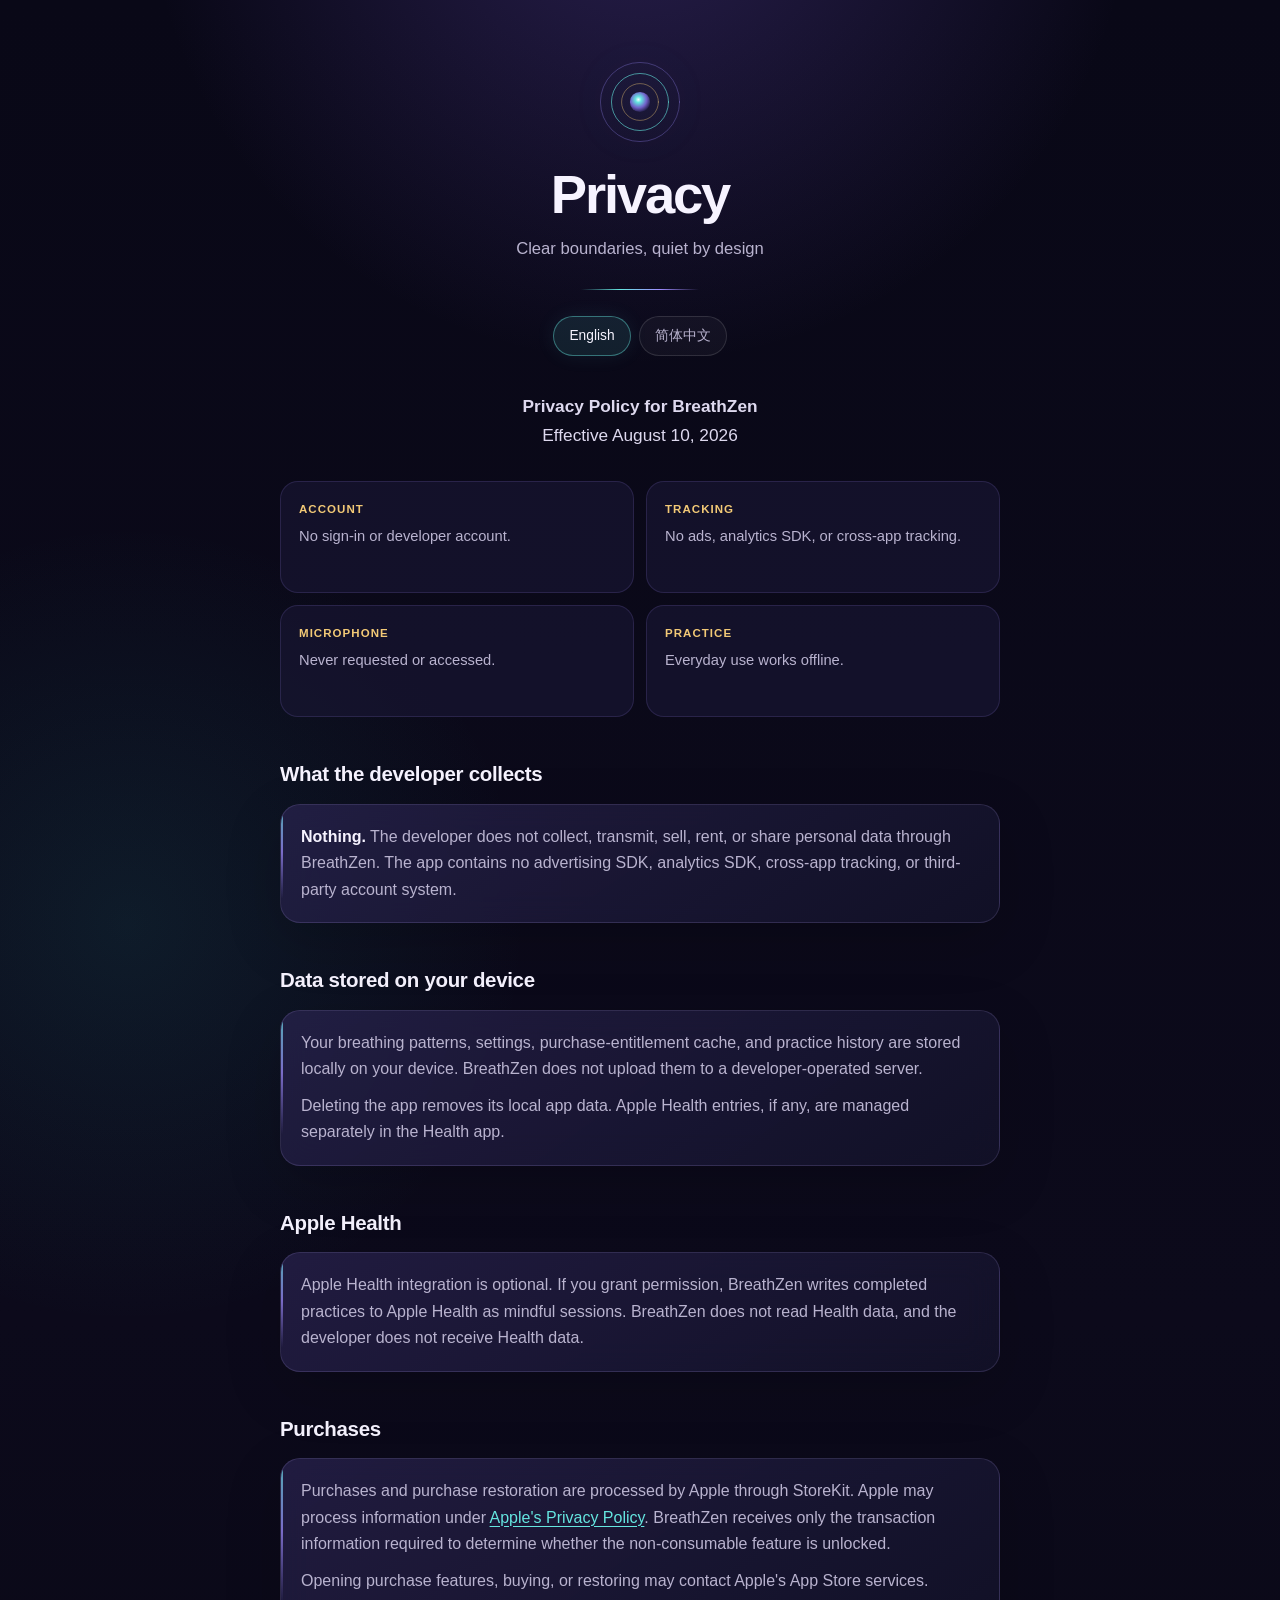
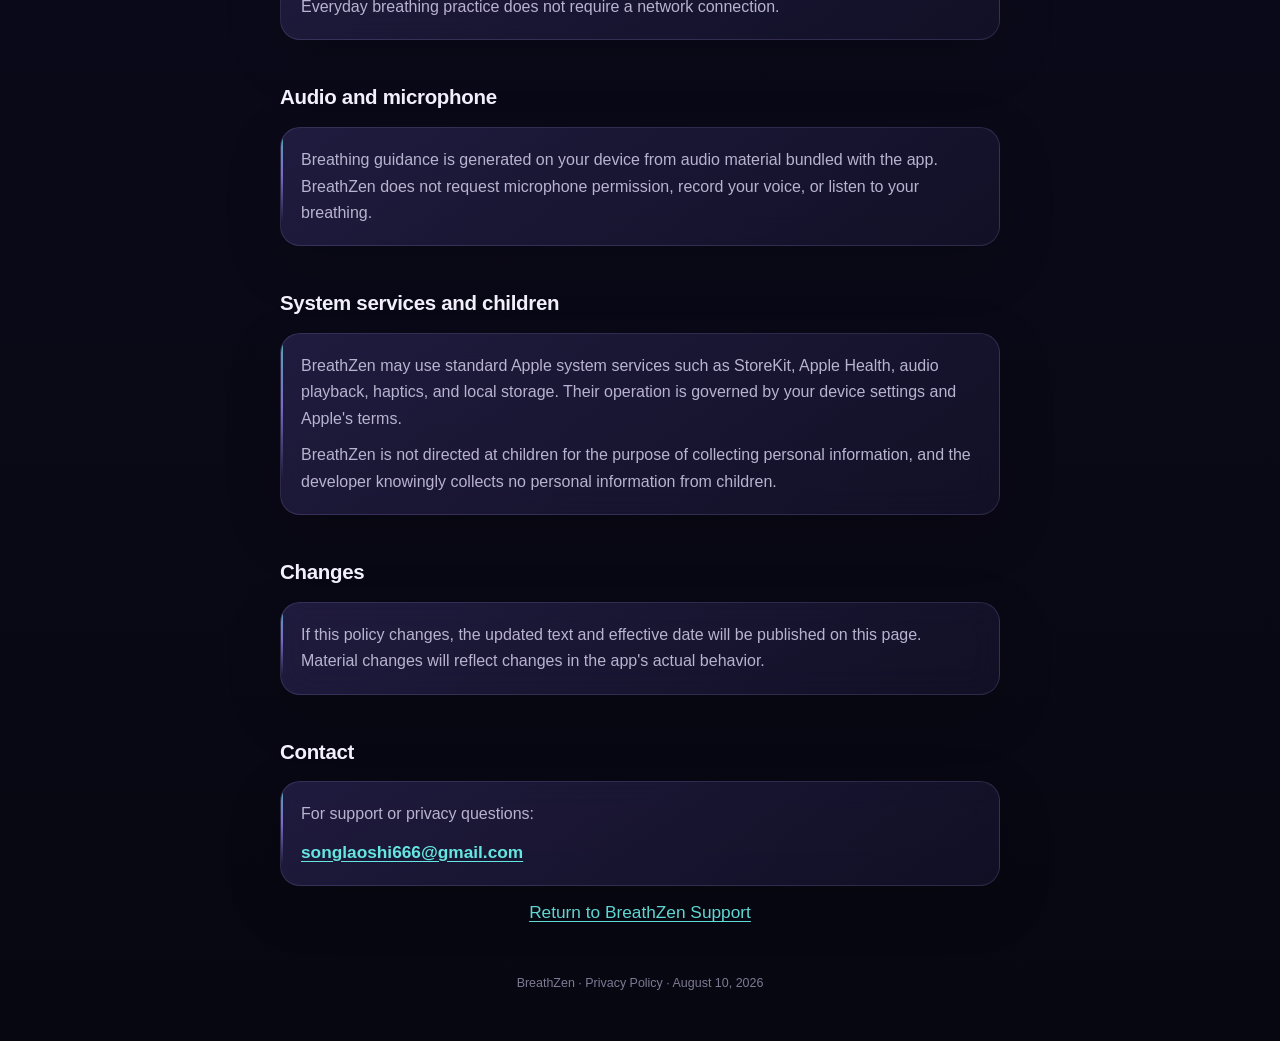
==== privacy.html @ 4c9f4c52 "Publish BreathZen support and privacy pages" ====
<!doctype html>
<html lang="en">
<head>
  <meta charset="utf-8">
  <meta name="viewport" content="width=device-width, initial-scale=1">
  <title>BreathZen — Privacy Policy</title>
  <meta name="description" content="BreathZen privacy policy: no account, advertising, analytics, or tracking.">
  <link rel="stylesheet" href="breathzen.css">
  <script src="breathzen.js" defer></script>
</head>
<body>
<div class="shell">
  <header>
    <svg class="mark" viewBox="0 0 100 100" role="img" aria-label="BreathZen">
      <defs>
        <radialGradient id="orb" cx="42%" cy="38%" r="65%">
          <stop offset="0" stop-color="#f7ffff"/>
          <stop offset=".22" stop-color="#65e6e0"/>
          <stop offset=".62" stop-color="#7161c9"/>
          <stop offset="1" stop-color="#1c183d"/>
        </radialGradient>
      </defs>
      <g fill="none" stroke-linecap="round">
        <circle cx="50" cy="50" r="43" stroke="#9f8cff" stroke-opacity=".34"/>
        <circle cx="50" cy="50" r="31" stroke="#65e6e0" stroke-opacity=".65"/>
        <circle cx="50" cy="50" r="20" stroke="#f2c976" stroke-opacity=".45"/>
      </g>
      <circle class="pulse" cx="50" cy="50" r="11" fill="url(#orb)"/>
    </svg>
    <h1>Privacy</h1>
    <p class="tagline">Clear boundaries, quiet by design</p>
    <hr class="orbit-rule">
  </header>

  <nav class="languages" aria-label="Language">
    <button type="button" data-lang="en" aria-pressed="false">English</button>
    <button type="button" data-lang="zh-Hans" aria-pressed="false">简体中文</button>
  </nav>

  <main>
    <article lang="en">
      <p class="lead"><strong>Privacy Policy for BreathZen</strong><br>Effective August 10, 2026</p>

      <div class="fact-grid" aria-label="Privacy summary">
        <div class="fact"><span class="eyebrow">Account</span><p>No sign-in or developer account.</p></div>
        <div class="fact"><span class="eyebrow">Tracking</span><p>No ads, analytics SDK, or cross-app tracking.</p></div>
        <div class="fact"><span class="eyebrow">Microphone</span><p>Never requested or accessed.</p></div>
        <div class="fact"><span class="eyebrow">Practice</span><p>Everyday use works offline.</p></div>
      </div>

      <h2>What the developer collects</h2>
      <div class="card">
        <p><strong>Nothing.</strong> The developer does not collect, transmit, sell, rent, or share personal data through BreathZen. The app contains no advertising SDK, analytics SDK, cross-app tracking, or third-party account system.</p>
      </div>

      <h2>Data stored on your device</h2>
      <div class="card">
        <p>Your breathing patterns, settings, purchase-entitlement cache, and practice history are stored locally on your device. BreathZen does not upload them to a developer-operated server.</p>
        <p>Deleting the app removes its local app data. Apple Health entries, if any, are managed separately in the Health app.</p>
      </div>

      <h2>Apple Health</h2>
      <div class="card">
        <p>Apple Health integration is optional. If you grant permission, BreathZen writes completed practices to Apple Health as mindful sessions. BreathZen does not read Health data, and the developer does not receive Health data.</p>
      </div>

      <h2>Purchases</h2>
      <div class="card">
        <p>Purchases and purchase restoration are processed by Apple through StoreKit. Apple may process information under <a href="https://www.apple.com/legal/privacy/">Apple's Privacy Policy</a>. BreathZen receives only the transaction information required to determine whether the non-consumable feature is unlocked.</p>
        <p>Opening purchase features, buying, or restoring may contact Apple's App Store services. Everyday breathing practice does not require a network connection.</p>
      </div>

      <h2>Audio and microphone</h2>
      <div class="card">
        <p>Breathing guidance is generated on your device from audio material bundled with the app. BreathZen does not request microphone permission, record your voice, or listen to your breathing.</p>
      </div>

      <h2>System services and children</h2>
      <div class="card">
        <p>BreathZen may use standard Apple system services such as StoreKit, Apple Health, audio playback, haptics, and local storage. Their operation is governed by your device settings and Apple's terms.</p>
        <p>BreathZen is not directed at children for the purpose of collecting personal information, and the developer knowingly collects no personal information from children.</p>
      </div>

      <h2>Changes</h2>
      <div class="card">
        <p>If this policy changes, the updated text and effective date will be published on this page. Material changes will reflect changes in the app's actual behavior.</p>
      </div>

      <h2>Contact</h2>
      <div class="card">
        <p>For support or privacy questions:</p>
        <p class="mail"><a href="mailto:songlaoshi666@gmail.com">songlaoshi666@gmail.com</a></p>
      </div>

      <p class="lead"><a href="index.html">Return to BreathZen Support</a></p>
    </article>

    <article lang="zh-Hans">
      <p class="lead"><strong>BreathZen 隐私政策</strong><br>生效日期：2026 年 8 月 10 日</p>

      <div class="fact-grid" aria-label="隐私摘要">
        <div class="fact"><span class="eyebrow">账号</span><p>无需登录，不建立开发者账号。</p></div>
        <div class="fact"><span class="eyebrow">追踪</span><p>没有广告、统计 SDK 或跨 App 追踪。</p></div>
        <div class="fact"><span class="eyebrow">麦克风</span><p>不申请权限，也不会访问。</p></div>
        <div class="fact"><span class="eyebrow">练习</span><p>日常使用可以离线完成。</p></div>
      </div>

      <h2>开发者收集什么</h2>
      <div class="card">
        <p><strong>不收集任何个人数据。</strong>开发者不会通过 BreathZen 收集、传输、出售、出租或共享个人数据。App 不包含广告 SDK、分析统计 SDK、跨 App 追踪或第三方账号系统。</p>
      </div>

      <h2>存储在设备上的数据</h2>
      <div class="card">
        <p>呼吸法、设置、购买权益缓存和练习记录存储在你的设备本地，不会上传到开发者运营的服务器。</p>
        <p>删除 App 会移除它的本地数据。如有 Apple 健康记录，请在“健康”App 中单独管理。</p>
      </div>

      <h2>Apple 健康</h2>
      <div class="card">
        <p>Apple 健康完全可选。经你授权后，BreathZen 会将完成的练习作为正念时间写入 Apple 健康。BreathZen 不读取健康数据，开发者也不会收到健康数据。</p>
      </div>

      <h2>购买</h2>
      <div class="card">
        <p>购买和恢复购买由 Apple 通过 StoreKit 处理。Apple 可能依据其<a href="https://www.apple.com/legal/privacy/zh-cn/">隐私政策</a>处理相关信息。BreathZen 只获得判断非消耗型功能是否已解锁所必需的交易信息。</p>
        <p>打开购买功能、购买或恢复时可能连接 Apple 的 App Store 服务；日常呼吸练习不需要网络连接。</p>
      </div>

      <h2>声音与麦克风</h2>
      <div class="card">
        <p>呼吸引导由 App 内置的声音素材在设备本地生成。BreathZen 不会请求麦克风权限，不录制你的声音，也不会监听你的呼吸。</p>
      </div>

      <h2>系统服务与儿童隐私</h2>
      <div class="card">
        <p>BreathZen 会使用 StoreKit、Apple 健康、音频播放、触感和本地存储等 Apple 标准系统服务，其运行受你的设备设置和 Apple 条款约束。</p>
        <p>BreathZen 不以收集个人信息为目的面向儿童，开发者也不会故意收集儿童的个人信息。</p>
      </div>

      <h2>政策变更</h2>
      <div class="card">
        <p>如本政策发生变化，更新后的内容与生效日期会发布在本页；任何实质变化都会与 App 的实际行为保持一致。</p>
      </div>

      <h2>联系方式</h2>
      <div class="card">
        <p>如需支持或咨询隐私问题：</p>
        <p class="mail"><a href="mailto:songlaoshi666@gmail.com">songlaoshi666@gmail.com</a></p>
      </div>

      <p class="lead"><a href="index.html">返回 BreathZen 支持页面</a></p>
    </article>
  </main>

  <footer>BreathZen · Privacy Policy · August 10, 2026</footer>
</div>
</body>
</html>
---- breathzen.css ----
:root {
  color-scheme: dark;
  --night: #090817;
  --night-soft: #111027;
  --panel: rgba(30, 27, 59, 0.72);
  --panel-line: rgba(191, 177, 255, 0.15);
  --text: #f6f3ff;
  --subtext: #b9b3cf;
  --violet: #9f8cff;
  --cyan: #65e6e0;
  --gold: #f2c976;
  --rose: #e88ba3;
}

* { box-sizing: border-box; }

html { min-height: 100%; }

body {
  min-height: 100%;
  margin: 0;
  color: var(--text);
  background:
    radial-gradient(circle at 50% -5%, rgba(106, 78, 191, 0.32), transparent 31rem),
    radial-gradient(circle at 10% 35%, rgba(44, 187, 183, 0.10), transparent 25rem),
    linear-gradient(180deg, #090817 0%, #0c0a1b 50%, #070711 100%);
  font-family: -apple-system, BlinkMacSystemFont, "SF Pro Text", "PingFang SC", "Helvetica Neue", sans-serif;
  line-height: 1.65;
  -webkit-font-smoothing: antialiased;
}

a { color: var(--cyan); text-underline-offset: 0.2em; }
a:hover { color: #a2fffb; }

.shell {
  width: min(100% - 36px, 720px);
  margin: 0 auto;
  padding: 56px 0 48px;
}

header { text-align: center; }

.mark {
  display: block;
  width: 92px;
  height: 92px;
  margin: 0 auto 18px;
  filter: drop-shadow(0 0 26px rgba(101, 230, 224, 0.18));
}

h1 {
  margin: 0;
  font-size: clamp(2.25rem, 8vw, 3.4rem);
  line-height: 1.05;
  letter-spacing: -0.04em;
}

.tagline {
  margin: 12px 0 0;
  color: var(--subtext);
  font-size: 1.04rem;
}

.orbit-rule {
  width: 118px;
  height: 1px;
  margin: 26px auto;
  border: 0;
  background: linear-gradient(90deg, transparent, var(--cyan), var(--violet), transparent);
}

.languages {
  display: flex;
  justify-content: center;
  gap: 8px;
  margin: 0 0 36px;
}

.languages button {
  appearance: none;
  border: 1px solid rgba(255,255,255,0.12);
  border-radius: 999px;
  padding: 8px 15px;
  color: var(--subtext);
  background: rgba(255,255,255,0.035);
  font: inherit;
  font-size: 0.86rem;
  cursor: pointer;
}

.languages button[aria-pressed="true"] {
  color: var(--text);
  border-color: rgba(101, 230, 224, 0.42);
  background: rgba(101, 230, 224, 0.10);
  box-shadow: 0 0 20px rgba(101, 230, 224, 0.08);
}

article { display: none; }
article.active { display: block; }

.lead {
  margin: 0 0 32px;
  color: #ded9ef;
  font-size: 1.08rem;
  text-align: center;
}

h2 {
  margin: 40px 0 13px;
  font-size: 1.28rem;
  letter-spacing: -0.015em;
}

h3 {
  margin: 0 0 8px;
  font-size: 1rem;
  color: var(--text);
}

p { margin: 0; }

.card {
  position: relative;
  margin: 12px 0;
  padding: 19px 20px;
  overflow: hidden;
  border: 1px solid var(--panel-line);
  border-radius: 20px;
  color: var(--subtext);
  background: linear-gradient(145deg, rgba(41, 35, 79, 0.72), rgba(20, 19, 43, 0.74));
  box-shadow: 0 18px 55px rgba(0,0,0,0.17);
  backdrop-filter: blur(16px);
  -webkit-backdrop-filter: blur(16px);
}

.card::before {
  content: "";
  position: absolute;
  inset: 0 auto 0 0;
  width: 2px;
  background: linear-gradient(180deg, var(--cyan), var(--violet), transparent 80%);
  opacity: 0.72;
}

.card strong { color: var(--text); }
.card p + p { margin-top: 10px; }
.mail { font-size: 1.08rem; font-weight: 650; }
.path { color: #d8d1ff; }

.fact-grid {
  display: grid;
  grid-template-columns: repeat(2, minmax(0, 1fr));
  gap: 12px;
}

.fact {
  min-height: 112px;
  padding: 18px;
  border: 1px solid rgba(159, 140, 255, 0.15);
  border-radius: 18px;
  background: rgba(26, 23, 52, 0.64);
}

.fact .eyebrow {
  display: block;
  margin-bottom: 5px;
  color: var(--gold);
  font-size: 0.72rem;
  font-weight: 750;
  letter-spacing: 0.09em;
  text-transform: uppercase;
}

.fact p { color: var(--subtext); font-size: 0.92rem; }

.notice {
  border-color: rgba(242, 201, 118, 0.2);
  background: linear-gradient(145deg, rgba(75, 58, 32, 0.36), rgba(25, 22, 39, 0.72));
}

footer {
  margin-top: 46px;
  color: #7f7994;
  font-size: 0.78rem;
  text-align: center;
}

footer a { color: #aaa1c9; }

@media (max-width: 560px) {
  .shell { width: min(100% - 24px, 720px); padding-top: 36px; }
  .fact-grid { grid-template-columns: 1fr; }
  .card { padding: 17px; border-radius: 17px; }
  .lead { font-size: 1rem; }
}

@media (prefers-reduced-motion: no-preference) {
  .mark .pulse { animation: breathe 6s ease-in-out infinite; transform-origin: 50% 50%; }
  @keyframes breathe {
    0%, 100% { transform: scale(0.88); opacity: 0.7; }
    50% { transform: scale(1.06); opacity: 1; }
  }
}
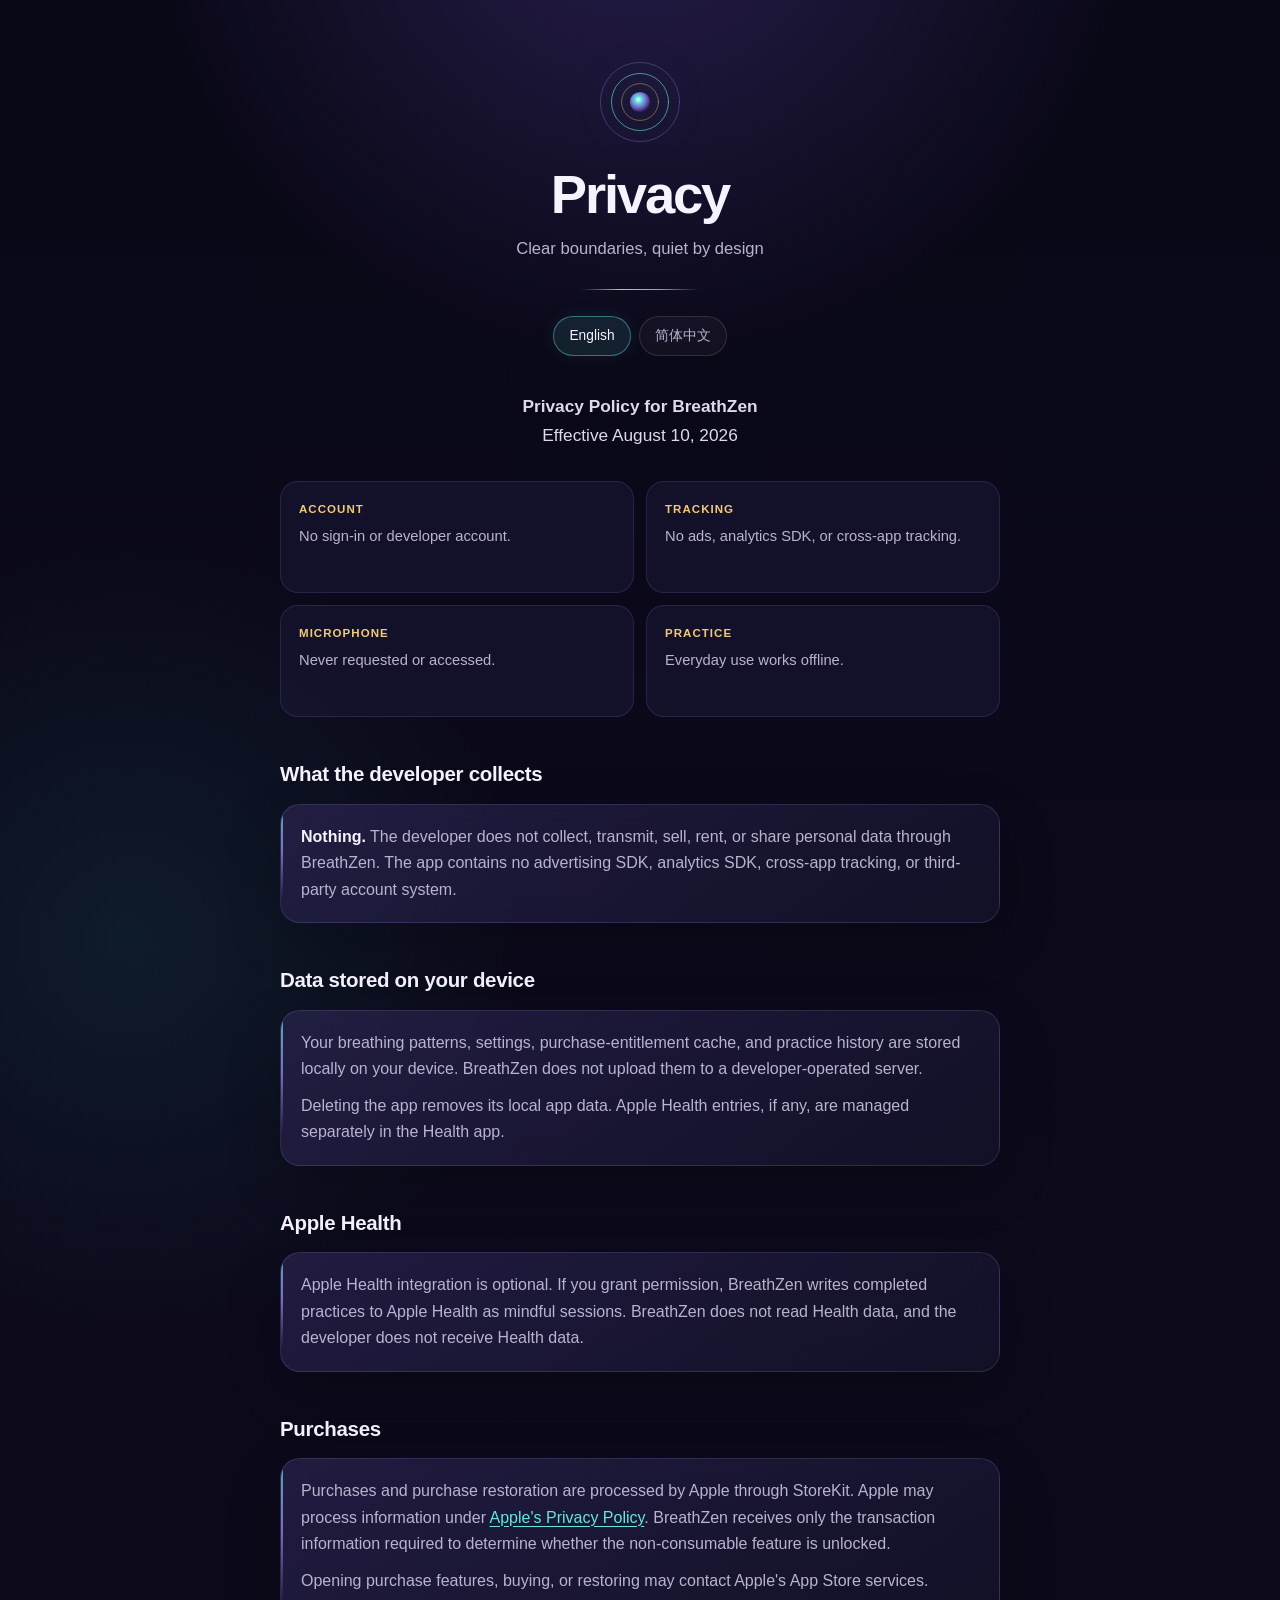
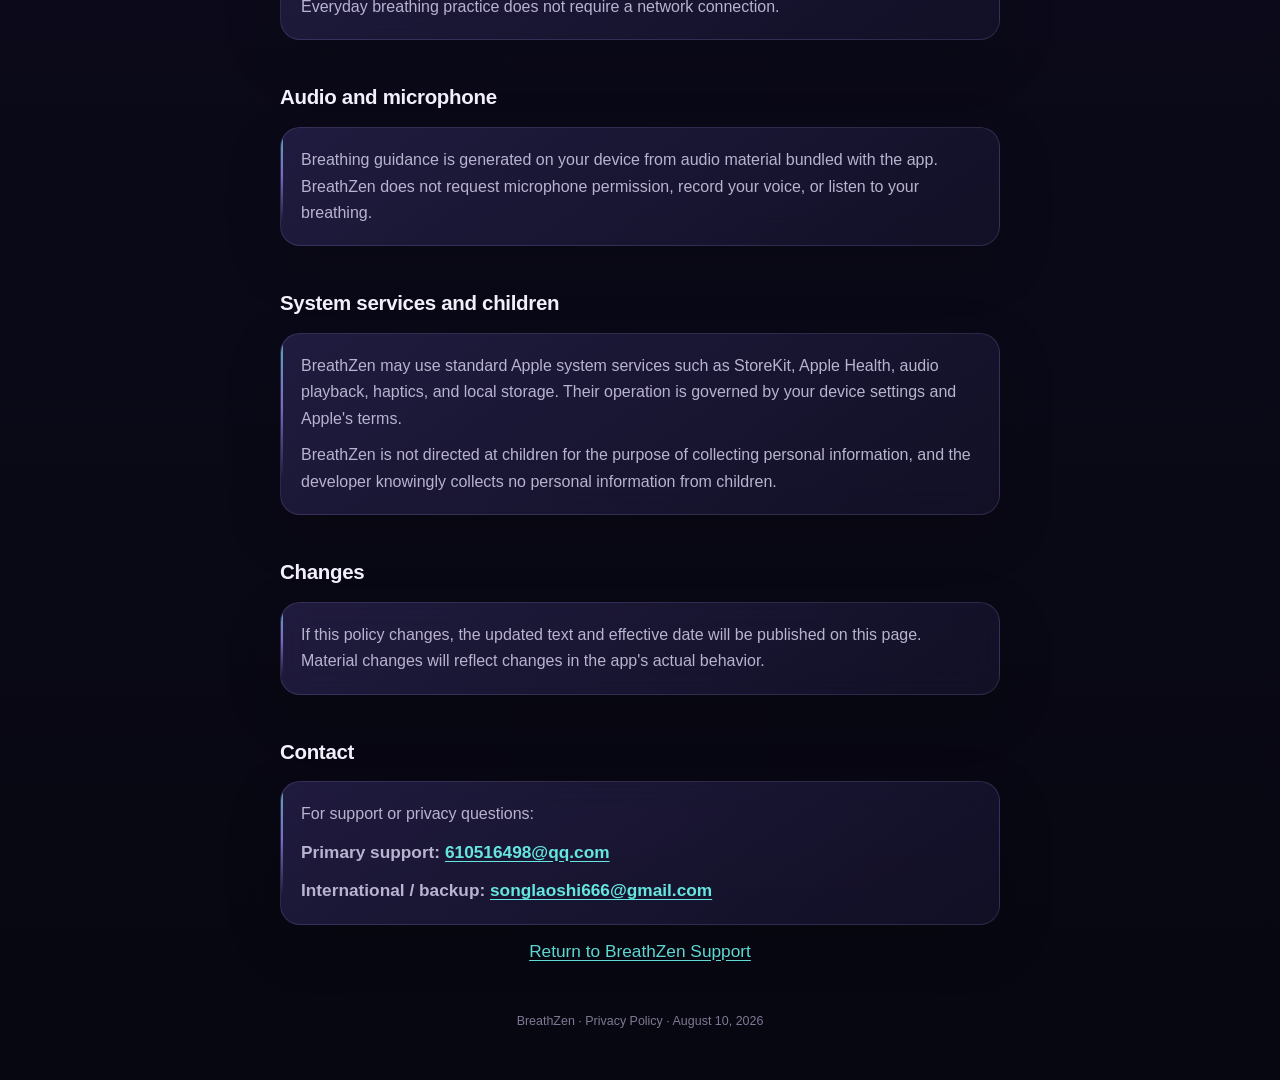
==== commit fcf60b70: "Add domestic support email" ====
--- a/privacy.html
+++ b/privacy.html
@@ -89,7 +89,8 @@
       <h2>Contact</h2>
       <div class="card">
         <p>For support or privacy questions:</p>
-        <p class="mail"><a href="mailto:songlaoshi666@gmail.com">songlaoshi666@gmail.com</a></p>
+        <p class="mail">Primary support: <a href="mailto:610516498@qq.com">610516498@qq.com</a></p>
+        <p class="mail">International / backup: <a href="mailto:songlaoshi666@gmail.com">songlaoshi666@gmail.com</a></p>
       </div>
 
       <p class="lead"><a href="index.html">Return to BreathZen Support</a></p>
@@ -146,7 +147,8 @@
       <h2>联系方式</h2>
       <div class="card">
         <p>如需支持或咨询隐私问题：</p>
-        <p class="mail"><a href="mailto:songlaoshi666@gmail.com">songlaoshi666@gmail.com</a></p>
+        <p class="mail">国内支持：<a href="mailto:610516498@qq.com">610516498@qq.com</a></p>
+        <p class="mail">国际及备用邮箱：<a href="mailto:songlaoshi666@gmail.com">songlaoshi666@gmail.com</a></p>
       </div>
 
       <p class="lead"><a href="index.html">返回 BreathZen 支持页面</a></p>
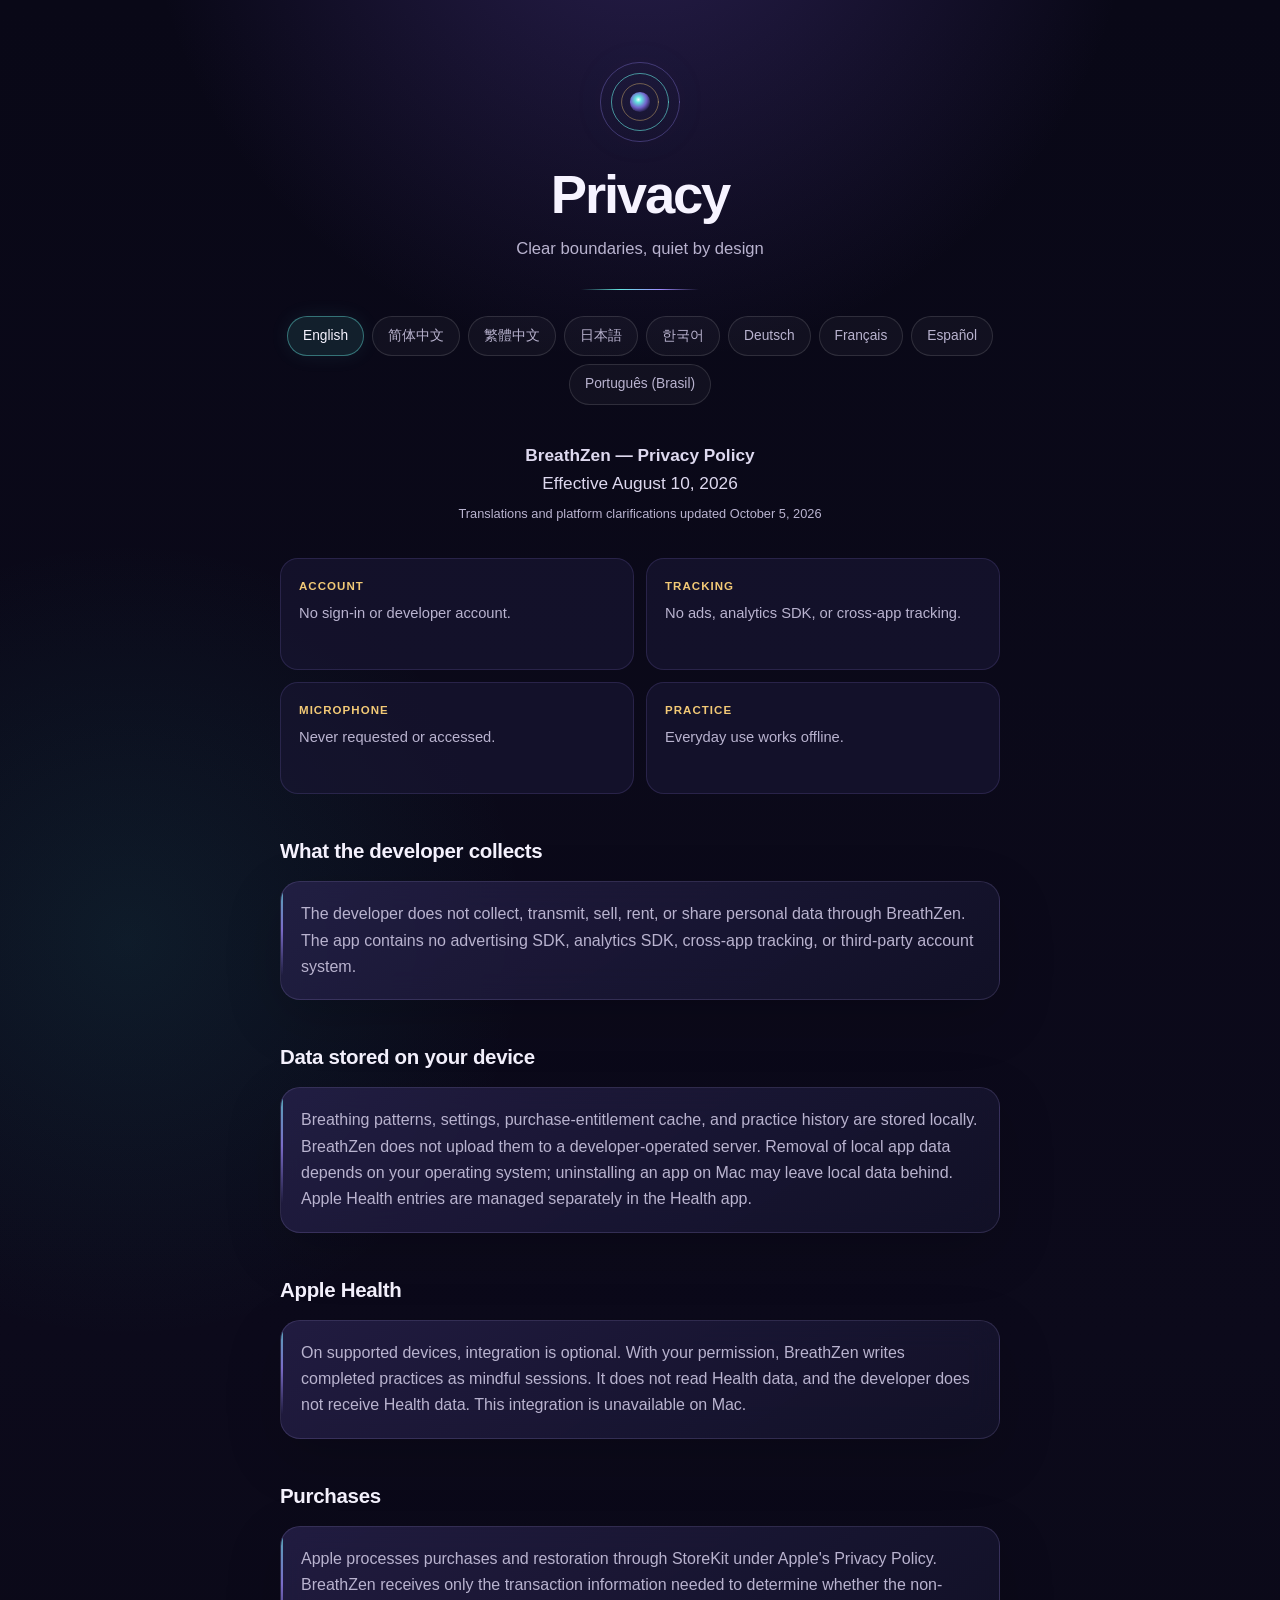
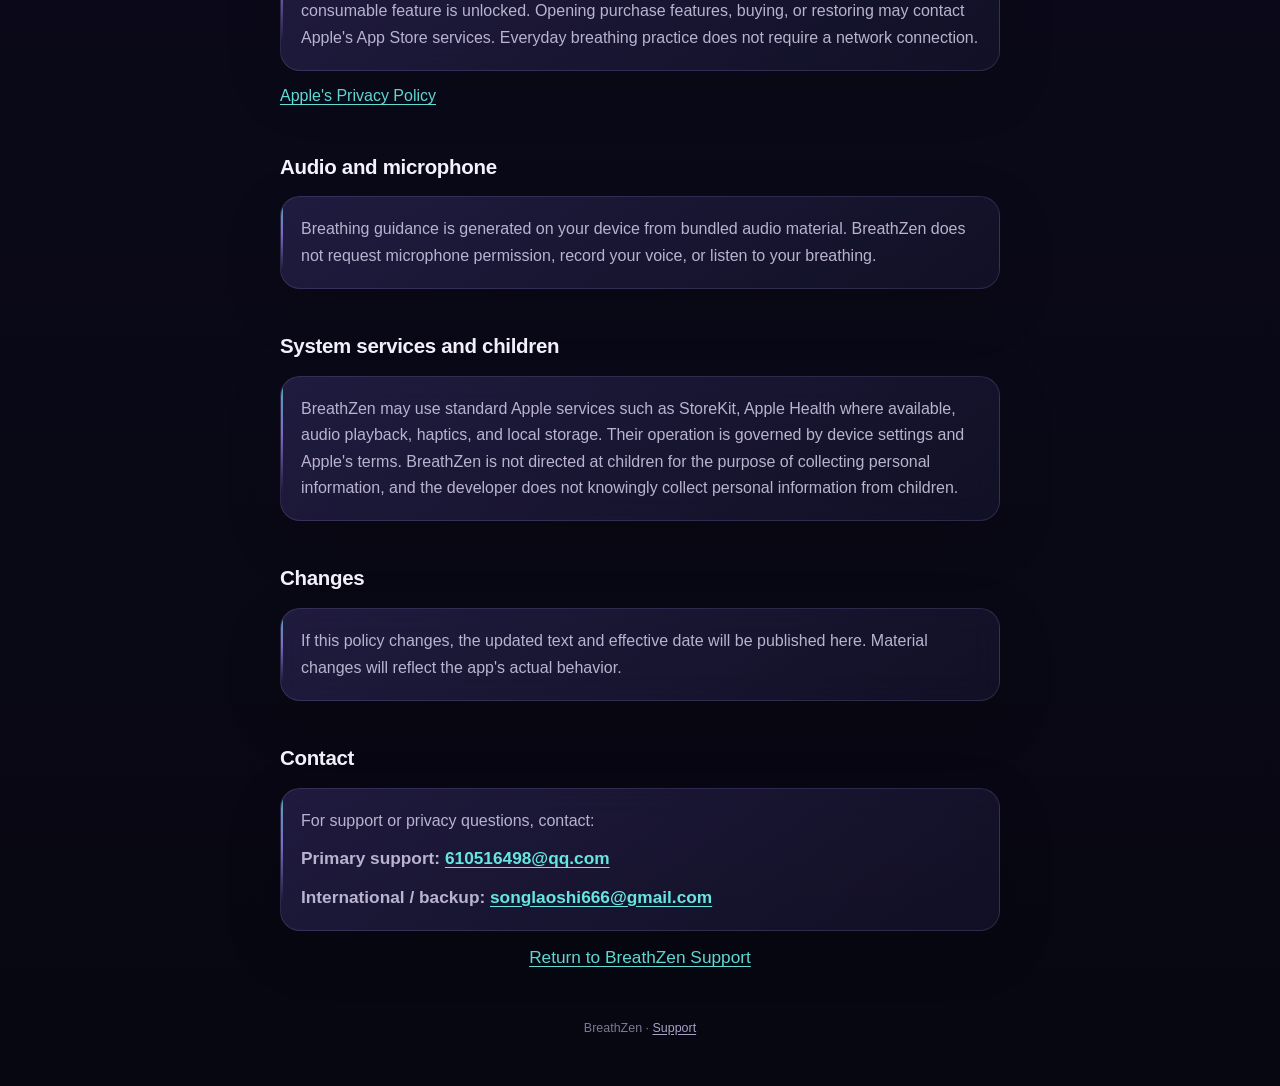
==== commit 76bd31c3: "Localize support and privacy pages into all nine app languages" ====
--- a/privacy.html
+++ b/privacy.html
@@ -1,12 +1,13 @@
 <!doctype html>
+<!-- Generated by scripts/build.py from content/locales.json. -->
 <html lang="en">
 <head>
   <meta charset="utf-8">
   <meta name="viewport" content="width=device-width, initial-scale=1">
   <title>BreathZen — Privacy Policy</title>
-  <meta name="description" content="BreathZen privacy policy: no account, advertising, analytics, or tracking.">
-  <link rel="stylesheet" href="breathzen.css">
-  <script src="breathzen.js" defer></script>
+  <meta name="description" content="No account, ads, analytics, or tracking. Everyday practice works offline.">
+  <link rel="stylesheet" href="breathzen.css?v=e76d730d97">
+  <script src="breathzen.js?v=e76d730d97" defer></script>
 </head>
 <body>
 <div class="shell">
@@ -31,131 +32,267 @@
     <p class="tagline">Clear boundaries, quiet by design</p>
     <hr class="orbit-rule">
   </header>
-
-  <nav class="languages" aria-label="Language">
-    <button type="button" data-lang="en" aria-pressed="false">English</button>
-    <button type="button" data-lang="zh-Hans" aria-pressed="false">简体中文</button>
-  </nav>
-
-  <main>
-    <article lang="en">
-      <p class="lead"><strong>Privacy Policy for BreathZen</strong><br>Effective August 10, 2026</p>
-
-      <div class="fact-grid" aria-label="Privacy summary">
-        <div class="fact"><span class="eyebrow">Account</span><p>No sign-in or developer account.</p></div>
-        <div class="fact"><span class="eyebrow">Tracking</span><p>No ads, analytics SDK, or cross-app tracking.</p></div>
-        <div class="fact"><span class="eyebrow">Microphone</span><p>Never requested or accessed.</p></div>
-        <div class="fact"><span class="eyebrow">Practice</span><p>Everyday use works offline.</p></div>
-      </div>
-
-      <h2>What the developer collects</h2>
-      <div class="card">
-        <p><strong>Nothing.</strong> The developer does not collect, transmit, sell, rent, or share personal data through BreathZen. The app contains no advertising SDK, analytics SDK, cross-app tracking, or third-party account system.</p>
-      </div>
-
-      <h2>Data stored on your device</h2>
-      <div class="card">
-        <p>Your breathing patterns, settings, purchase-entitlement cache, and practice history are stored locally on your device. BreathZen does not upload them to a developer-operated server.</p>
-        <p>Deleting the app removes its local app data. Apple Health entries, if any, are managed separately in the Health app.</p>
-      </div>
-
-      <h2>Apple Health</h2>
-      <div class="card">
-        <p>Apple Health integration is optional. If you grant permission, BreathZen writes completed practices to Apple Health as mindful sessions. BreathZen does not read Health data, and the developer does not receive Health data.</p>
-      </div>
-
-      <h2>Purchases</h2>
-      <div class="card">
-        <p>Purchases and purchase restoration are processed by Apple through StoreKit. Apple may process information under <a href="https://www.apple.com/legal/privacy/">Apple's Privacy Policy</a>. BreathZen receives only the transaction information required to determine whether the non-consumable feature is unlocked.</p>
-        <p>Opening purchase features, buying, or restoring may contact Apple's App Store services. Everyday breathing practice does not require a network connection.</p>
-      </div>
-
-      <h2>Audio and microphone</h2>
-      <div class="card">
-        <p>Breathing guidance is generated on your device from audio material bundled with the app. BreathZen does not request microphone permission, record your voice, or listen to your breathing.</p>
-      </div>
-
-      <h2>System services and children</h2>
-      <div class="card">
-        <p>BreathZen may use standard Apple system services such as StoreKit, Apple Health, audio playback, haptics, and local storage. Their operation is governed by your device settings and Apple's terms.</p>
-        <p>BreathZen is not directed at children for the purpose of collecting personal information, and the developer knowingly collects no personal information from children.</p>
-      </div>
-
-      <h2>Changes</h2>
-      <div class="card">
-        <p>If this policy changes, the updated text and effective date will be published on this page. Material changes will reflect changes in the app's actual behavior.</p>
-      </div>
-
-      <h2>Contact</h2>
-      <div class="card">
-        <p>For support or privacy questions:</p>
-        <p class="mail">Primary support: <a href="mailto:610516498@qq.com">610516498@qq.com</a></p>
-        <p class="mail">International / backup: <a href="mailto:songlaoshi666@gmail.com">songlaoshi666@gmail.com</a></p>
-      </div>
-
-      <p class="lead"><a href="index.html">Return to BreathZen Support</a></p>
-    </article>
-
-    <article lang="zh-Hans">
-      <p class="lead"><strong>BreathZen 隐私政策</strong><br>生效日期：2026 年 8 月 10 日</p>
-
-      <div class="fact-grid" aria-label="隐私摘要">
-        <div class="fact"><span class="eyebrow">账号</span><p>无需登录，不建立开发者账号。</p></div>
-        <div class="fact"><span class="eyebrow">追踪</span><p>没有广告、统计 SDK 或跨 App 追踪。</p></div>
-        <div class="fact"><span class="eyebrow">麦克风</span><p>不申请权限，也不会访问。</p></div>
-        <div class="fact"><span class="eyebrow">练习</span><p>日常使用可以离线完成。</p></div>
-      </div>
-
-      <h2>开发者收集什么</h2>
-      <div class="card">
-        <p><strong>不收集任何个人数据。</strong>开发者不会通过 BreathZen 收集、传输、出售、出租或共享个人数据。App 不包含广告 SDK、分析统计 SDK、跨 App 追踪或第三方账号系统。</p>
-      </div>
-
-      <h2>存储在设备上的数据</h2>
-      <div class="card">
-        <p>呼吸法、设置、购买权益缓存和练习记录存储在你的设备本地，不会上传到开发者运营的服务器。</p>
-        <p>删除 App 会移除它的本地数据。如有 Apple 健康记录，请在“健康”App 中单独管理。</p>
-      </div>
-
-      <h2>Apple 健康</h2>
-      <div class="card">
-        <p>Apple 健康完全可选。经你授权后，BreathZen 会将完成的练习作为正念时间写入 Apple 健康。BreathZen 不读取健康数据，开发者也不会收到健康数据。</p>
-      </div>
-
-      <h2>购买</h2>
-      <div class="card">
-        <p>购买和恢复购买由 Apple 通过 StoreKit 处理。Apple 可能依据其<a href="https://www.apple.com/legal/privacy/zh-cn/">隐私政策</a>处理相关信息。BreathZen 只获得判断非消耗型功能是否已解锁所必需的交易信息。</p>
-        <p>打开购买功能、购买或恢复时可能连接 Apple 的 App Store 服务；日常呼吸练习不需要网络连接。</p>
-      </div>
-
-      <h2>声音与麦克风</h2>
-      <div class="card">
-        <p>呼吸引导由 App 内置的声音素材在设备本地生成。BreathZen 不会请求麦克风权限，不录制你的声音，也不会监听你的呼吸。</p>
-      </div>
-
-      <h2>系统服务与儿童隐私</h2>
-      <div class="card">
-        <p>BreathZen 会使用 StoreKit、Apple 健康、音频播放、触感和本地存储等 Apple 标准系统服务，其运行受你的设备设置和 Apple 条款约束。</p>
-        <p>BreathZen 不以收集个人信息为目的面向儿童，开发者也不会故意收集儿童的个人信息。</p>
-      </div>
-
-      <h2>政策变更</h2>
-      <div class="card">
-        <p>如本政策发生变化，更新后的内容与生效日期会发布在本页；任何实质变化都会与 App 的实际行为保持一致。</p>
-      </div>
-
-      <h2>联系方式</h2>
-      <div class="card">
-        <p>如需支持或咨询隐私问题：</p>
-        <p class="mail">国内支持：<a href="mailto:610516498@qq.com">610516498@qq.com</a></p>
-        <p class="mail">国际及备用邮箱：<a href="mailto:songlaoshi666@gmail.com">songlaoshi666@gmail.com</a></p>
-      </div>
-
-      <p class="lead"><a href="index.html">返回 BreathZen 支持页面</a></p>
-    </article>
-  </main>
-
-  <footer>BreathZen · Privacy Policy · August 10, 2026</footer>
+  <nav class="languages" aria-label="Language"><a href="?lang=en#lang-en" data-lang="en" lang="en" hreflang="en">English</a>
+<a href="?lang=zh-Hans#lang-zh-Hans" data-lang="zh-Hans" lang="zh-Hans" hreflang="zh-Hans">简体中文</a>
+<a href="?lang=zh-Hant#lang-zh-Hant" data-lang="zh-Hant" lang="zh-Hant" hreflang="zh-Hant">繁體中文</a>
+<a href="?lang=ja#lang-ja" data-lang="ja" lang="ja" hreflang="ja">日本語</a>
+<a href="?lang=ko#lang-ko" data-lang="ko" lang="ko" hreflang="ko">한국어</a>
+<a href="?lang=de#lang-de" data-lang="de" lang="de" hreflang="de">Deutsch</a>
+<a href="?lang=fr#lang-fr" data-lang="fr" lang="fr" hreflang="fr">Français</a>
+<a href="?lang=es#lang-es" data-lang="es" lang="es" hreflang="es">Español</a>
+<a href="?lang=pt-BR#lang-pt-BR" data-lang="pt-BR" lang="pt-BR" hreflang="pt-BR">Português (Brasil)</a></nav>
+  <main><article id="lang-en" lang="en" data-title="BreathZen — Privacy Policy" data-heading="Privacy" data-tagline="Clear boundaries, quiet by design" data-description="No account, ads, analytics, or tracking. Everyday practice works offline." data-language="Language" data-footer="Support">
+<p class="lead"><strong>BreathZen — Privacy Policy</strong><br>Effective August 10, 2026<br><small>Translations and platform clarifications updated October 5, 2026</small></p>
+<div class="fact-grid">
+<div class="fact"><span class="eyebrow">Account</span><p>No sign-in or developer account.</p></div>
+<div class="fact"><span class="eyebrow">Tracking</span><p>No ads, analytics SDK, or cross-app tracking.</p></div>
+<div class="fact"><span class="eyebrow">Microphone</span><p>Never requested or accessed.</p></div>
+<div class="fact"><span class="eyebrow">Practice</span><p>Everyday use works offline.</p></div>
+</div>
+<h2>What the developer collects</h2>
+<div class="card "><p>The developer does not collect, transmit, sell, rent, or share personal data through BreathZen. The app contains no advertising SDK, analytics SDK, cross-app tracking, or third-party account system.</p></div>
+<h2>Data stored on your device</h2>
+<div class="card "><p>Breathing patterns, settings, purchase-entitlement cache, and practice history are stored locally. BreathZen does not upload them to a developer-operated server. Removal of local app data depends on your operating system; uninstalling an app on Mac may leave local data behind. Apple Health entries are managed separately in the Health app.</p></div>
+<h2>Apple Health</h2>
+<div class="card "><p>On supported devices, integration is optional. With your permission, BreathZen writes completed practices as mindful sessions. It does not read Health data, and the developer does not receive Health data. This integration is unavailable on Mac.</p></div>
+<h2>Purchases</h2>
+<div class="card "><p>Apple processes purchases and restoration through StoreKit under Apple&#x27;s Privacy Policy. BreathZen receives only the transaction information needed to determine whether the non-consumable feature is unlocked. Opening purchase features, buying, or restoring may contact Apple&#x27;s App Store services. Everyday breathing practice does not require a network connection.</p></div>
+<p class="policy-link"><a href="https://www.apple.com/legal/privacy/">Apple&#x27;s Privacy Policy</a></p>
+<h2>Audio and microphone</h2>
+<div class="card "><p>Breathing guidance is generated on your device from bundled audio material. BreathZen does not request microphone permission, record your voice, or listen to your breathing.</p></div>
+<h2>System services and children</h2>
+<div class="card "><p>BreathZen may use standard Apple services such as StoreKit, Apple Health where available, audio playback, haptics, and local storage. Their operation is governed by device settings and Apple&#x27;s terms. BreathZen is not directed at children for the purpose of collecting personal information, and the developer does not knowingly collect personal information from children.</p></div>
+<h2>Changes</h2>
+<div class="card "><p>If this policy changes, the updated text and effective date will be published here. Material changes will reflect the app&#x27;s actual behavior.</p></div>
+<h2>Contact</h2>
+<div class="card"><p>For support or privacy questions, contact:</p><p class="mail">Primary support: <a href="mailto:610516498@qq.com">610516498@qq.com</a></p><p class="mail">International / backup: <a href="mailto:songlaoshi666@gmail.com">songlaoshi666@gmail.com</a></p></div>
+<p class="lead"><a data-local-link href="index.html?lang=en">Return to BreathZen Support</a></p>
+</article>
+
+<article id="lang-zh-Hans" lang="zh-Hans" data-title="BreathZen — 隐私政策" data-heading="隐私" data-tagline="边界清晰，安心练习" data-description="无需账号，没有广告、统计或追踪。日常练习可离线完成。" data-language="语言" data-footer="支持">
+<p class="lead"><strong>BreathZen — 隐私政策</strong><br>生效日期：2026 年 8 月 10 日<br><small>翻译与平台说明更新：2026 年 10 月 5 日</small></p>
+<div class="fact-grid">
+<div class="fact"><span class="eyebrow">账号</span><p>无需登录，不建立开发者账号。</p></div>
+<div class="fact"><span class="eyebrow">追踪</span><p>没有广告、统计 SDK 或跨 App 追踪。</p></div>
+<div class="fact"><span class="eyebrow">麦克风</span><p>不申请权限，也不访问。</p></div>
+<div class="fact"><span class="eyebrow">练习</span><p>日常使用可以离线完成。</p></div>
+</div>
+<h2>开发者收集什么</h2>
+<div class="card "><p>开发者不会通过波纹呼吸收集、传输、出售、出租或共享个人数据。App 不包含广告 SDK、分析统计 SDK、跨 App 追踪或第三方账号系统。</p></div>
+<h2>设备本地的数据</h2>
+<div class="card "><p>呼吸法、设置、购买权益缓存和练习记录保存在设备本地，不会上传到开发者运营的服务器。本地数据的移除方式取决于操作系统；在 Mac 上卸载 App 可能仍会保留本地数据。Apple 健康记录需在“健康”App 中单独管理。</p></div>
+<h2>Apple 健康</h2>
+<div class="card "><p>在支持的设备上，此功能完全可选。经你授权后，波纹呼吸会将完成的练习作为正念时间写入，不读取健康数据，开发者也不会收到健康数据。Mac 不提供此功能。</p></div>
+<h2>购买</h2>
+<div class="card "><p>购买和恢复购买由 Apple 通过 StoreKit 处理，并适用 Apple 的隐私政策。波纹呼吸只获得判断非消耗型功能是否解锁所必需的交易信息。打开购买功能、购买或恢复时可能连接 Apple 的 App Store 服务；日常呼吸练习不需要网络连接。</p></div>
+<p class="policy-link"><a href="https://www.apple.com/legal/privacy/">Apple 隐私政策</a></p>
+<h2>声音与麦克风</h2>
+<div class="card "><p>呼吸引导由 App 内置声音素材在设备本地生成。波纹呼吸不会请求麦克风权限，不录制你的声音，也不会监听你的呼吸。</p></div>
+<h2>系统服务与儿童隐私</h2>
+<div class="card "><p>波纹呼吸可能使用 StoreKit、受支持设备上的 Apple 健康、音频播放、触感和本地存储等 Apple 标准服务，其运行受设备设置和 Apple 条款约束。App 不以收集个人信息为目的面向儿童，开发者不会故意收集儿童的个人信息。</p></div>
+<h2>政策变更</h2>
+<div class="card "><p>如本政策发生变化，更新后的内容与生效日期会发布在本页。实质变化会与 App 的实际行为保持一致。</p></div>
+<h2>联系我们</h2>
+<div class="card"><p>如需支持或咨询隐私问题，请联系：</p><p class="mail">国内支持: <a href="mailto:610516498@qq.com">610516498@qq.com</a></p><p class="mail">国际及备用邮箱: <a href="mailto:songlaoshi666@gmail.com">songlaoshi666@gmail.com</a></p></div>
+<p class="lead"><a data-local-link href="index.html?lang=zh-Hans">返回波纹呼吸支持页面</a></p>
+</article>
+
+<article id="lang-zh-Hant" lang="zh-Hant" data-title="BreathZen — 隱私權政策" data-heading="隱私權" data-tagline="界線清楚，安心練習" data-description="無需帳號，沒有廣告、分析或追蹤。日常練習可離線完成。" data-language="語言" data-footer="支援">
+<p class="lead"><strong>BreathZen — 隱私權政策</strong><br>生效日期：2026 年 8 月 10 日<br><small>翻譯與平台說明更新：2026 年 10 月 5 日</small></p>
+<div class="fact-grid">
+<div class="fact"><span class="eyebrow">帳號</span><p>無需登入，不建立開發者帳號。</p></div>
+<div class="fact"><span class="eyebrow">追蹤</span><p>沒有廣告、分析 SDK 或跨 App 追蹤。</p></div>
+<div class="fact"><span class="eyebrow">麥克風</span><p>不要求權限，也不存取。</p></div>
+<div class="fact"><span class="eyebrow">練習</span><p>日常使用可以離線完成。</p></div>
+</div>
+<h2>開發者收集什麼</h2>
+<div class="card "><p>開發者不會透過波紋呼吸收集、傳輸、出售、出租或分享個人資料。App 不包含廣告 SDK、分析 SDK、跨 App 追蹤或第三方帳號系統。</p></div>
+<h2>裝置本機的資料</h2>
+<div class="card "><p>呼吸法、設定、購買權益快取與練習紀錄儲存在裝置本機，不會上傳到開發者營運的伺服器。本機資料的移除方式取決於作業系統；在 Mac 上解除安裝 App 可能仍會保留本機資料。Apple 健康紀錄需在「健康」App 中另行管理。</p></div>
+<h2>Apple 健康</h2>
+<div class="card "><p>在支援的裝置上，此功能完全可選。經你授權後，波紋呼吸會將完成的練習寫入為正念時間，不讀取健康資料，開發者也不會收到健康資料。Mac 不提供此功能。</p></div>
+<h2>購買</h2>
+<div class="card "><p>購買與恢復購買由 Apple 透過 StoreKit 處理，並適用 Apple 的隱私權政策。波紋呼吸只取得判斷非消耗型功能是否解鎖所需的交易資訊。開啟購買功能、購買或回復時可能連線至 Apple 的 App Store 服務；日常呼吸練習不需要網路連線。</p></div>
+<p class="policy-link"><a href="https://www.apple.com/legal/privacy/">Apple 隱私權政策</a></p>
+<h2>聲音與麥克風</h2>
+<div class="card "><p>呼吸引導由 App 內建聲音素材在裝置本機產生。波紋呼吸不會要求麥克風權限、不錄製你的聲音，也不會聆聽你的呼吸。</p></div>
+<h2>系統服務與兒童隱私</h2>
+<div class="card "><p>波紋呼吸可能使用 StoreKit、受支援裝置上的 Apple 健康、音訊播放、觸覺回饋及本機儲存等 Apple 標準服務，其運作受裝置設定與 Apple 條款規範。App 不以收集個人資訊為目的面向兒童，開發者不會刻意收集兒童的個人資訊。</p></div>
+<h2>政策變更</h2>
+<div class="card "><p>如本政策有所變更，更新後的內容與生效日期會公布於本頁。實質變更會與 App 的實際行為一致。</p></div>
+<h2>聯絡我們</h2>
+<div class="card"><p>如需支援或有隱私權問題，請聯絡：</p><p class="mail">主要支援信箱: <a href="mailto:610516498@qq.com">610516498@qq.com</a></p><p class="mail">國際及備用信箱: <a href="mailto:songlaoshi666@gmail.com">songlaoshi666@gmail.com</a></p></div>
+<p class="lead"><a data-local-link href="index.html?lang=zh-Hant">返回波紋呼吸支援頁面</a></p>
+</article>
+
+<article id="lang-ja" lang="ja" data-title="BreathZen — プライバシーポリシー" data-heading="プライバシー" data-tagline="プライバシーの境界を明確に" data-description="アカウント、広告、分析、トラッキングはありません。日常の練習はオフラインで行えます。" data-language="言語" data-footer="サポート">
+<p class="lead"><strong>BreathZen — プライバシーポリシー</strong><br>施行日：2026 年 8 月 10 日<br><small>翻訳とプラットフォームの説明の更新日：2026 年 10 月 5 日</small></p>
+<div class="fact-grid">
+<div class="fact"><span class="eyebrow">アカウント</span><p>ログインや開発者のアカウントは不要です。</p></div>
+<div class="fact"><span class="eyebrow">トラッキング</span><p>広告、分析 SDK、アプリ間の追跡はありません。</p></div>
+<div class="fact"><span class="eyebrow">マイク</span><p>許可の要求やアクセスは行いません。</p></div>
+<div class="fact"><span class="eyebrow">練習</span><p>日常の利用はオフラインで行えます。</p></div>
+</div>
+<h2>開発者が収集する情報</h2>
+<div class="card "><p>開発者は BreathZen を通じて個人データを収集、送信、販売、貸与、共有しません。広告 SDK、分析 SDK、アプリ間トラッキング、第三者のアカウントシステムはありません。</p></div>
+<h2>デバイスに保存されるデータ</h2>
+<div class="card "><p>呼吸パターン、設定、購入権利のキャッシュ、練習履歴はデバイス内に保存され、開発者が運営するサーバーには送信されません。ローカルデータの削除方法は OS に依存します。Mac ではアプリをアンインストールしてもデータが残る場合があります。Apple ヘルスケアの記録はヘルスケアアプリで別途管理します。</p></div>
+<h2>Apple ヘルスケア</h2>
+<div class="card "><p>対応デバイスで任意に利用できます。許可すると、完了した練習をマインドフルネスのセッションとして書き込みます。データの読み取りは行わず、開発者もヘルスケアデータを受け取りません。Mac では利用できません。</p></div>
+<h2>購入</h2>
+<div class="card "><p>購入と復元は Apple が StoreKit を通じて処理し、Apple のプライバシーポリシーが適用されます。BreathZen は非消耗型機能の解除を確認するために必要な取引情報のみを受け取ります。購入機能を開く場合、購入する場合、復元する場合には App Store のサービスに接続することがあります。日常の呼吸練習にネットワーク接続は不要です。</p></div>
+<p class="policy-link"><a href="https://www.apple.com/legal/privacy/">Apple のプライバシーポリシー</a></p>
+<h2>音声とマイク</h2>
+<div class="card "><p>呼吸ガイドはアプリに同梱された音声素材からデバイス上で生成されます。マイクの許可を要求せず、声を録音したり呼吸を聞いたりしません。</p></div>
+<h2>システムサービスと子どものプライバシー</h2>
+<div class="card "><p>StoreKit、対応デバイスでの Apple ヘルスケア、音声再生、触覚フィードバック、ローカルストレージなど、Apple の標準サービスを使用する場合があります。これらはデバイスの設定と Apple の規約に従います。BreathZen は個人情報の収集を目的として子どもを対象にしておらず、開発者は子どもから意図的に個人情報を収集しません。</p></div>
+<h2>ポリシーの変更</h2>
+<div class="card "><p>変更がある場合は、更新内容と施行日をこのページに掲載します。重要な変更はアプリの実際の動作の変更を反映します。</p></div>
+<h2>お問い合わせ</h2>
+<div class="card"><p>サポートやプライバシーに関するお問い合わせ：</p><p class="mail">主な連絡先: <a href="mailto:610516498@qq.com">610516498@qq.com</a></p><p class="mail">国際対応・予備の連絡先: <a href="mailto:songlaoshi666@gmail.com">songlaoshi666@gmail.com</a></p></div>
+<p class="lead"><a data-local-link href="index.html?lang=ja">BreathZen サポートに戻る</a></p>
+</article>
+
+<article id="lang-ko" lang="ko" data-title="BreathZen — 개인정보 처리방침" data-heading="개인정보" data-tagline="명확한 원칙, 편안한 연습" data-description="계정, 광고, 분석, 추적이 없습니다. 일상적인 연습은 오프라인으로 가능합니다." data-language="언어" data-footer="지원">
+<p class="lead"><strong>BreathZen — 개인정보 처리방침</strong><br>시행일: 2026년 8월 10일<br><small>번역 및 플랫폼 설명 업데이트: 2026년 10월 5일</small></p>
+<div class="fact-grid">
+<div class="fact"><span class="eyebrow">계정</span><p>로그인이나 개발자 계정이 필요하지 않습니다.</p></div>
+<div class="fact"><span class="eyebrow">추적</span><p>광고, 분석 SDK, 앱 간 추적이 없습니다.</p></div>
+<div class="fact"><span class="eyebrow">마이크</span><p>권한을 요청하거나 접근하지 않습니다.</p></div>
+<div class="fact"><span class="eyebrow">연습</span><p>일상적인 사용은 오프라인으로 가능합니다.</p></div>
+</div>
+<h2>개발자가 수집하는 정보</h2>
+<div class="card "><p>개발자는 BreathZen을 통해 개인 데이터를 수집, 전송, 판매, 대여하거나 공유하지 않습니다. 광고 SDK, 분석 SDK, 앱 간 추적, 제3자 계정 시스템이 포함되어 있지 않습니다.</p></div>
+<h2>기기에 저장되는 데이터</h2>
+<div class="card "><p>호흡 패턴, 설정, 구입 권한 캐시, 연습 기록은 기기에 저장되며 개발자가 운영하는 서버로 업로드되지 않습니다. 로컬 데이터 삭제 방법은 운영 체제에 따라 다릅니다. Mac에서는 앱을 제거해도 로컬 데이터가 남을 수 있습니다. Apple 건강 기록은 건강 앱에서 별도로 관리합니다.</p></div>
+<h2>Apple 건강</h2>
+<div class="card "><p>지원 기기에서 선택적으로 사용할 수 있습니다. 허용하면 완료한 연습을 마음 챙기기 세션으로 기록합니다. 건강 데이터는 읽지 않으며 개발자에게 전달되지도 않습니다. Mac에서는 사용할 수 없습니다.</p></div>
+<h2>구입</h2>
+<div class="card "><p>Apple이 StoreKit을 통해 구입과 복원을 처리하며 Apple의 개인정보 처리방침이 적용됩니다. BreathZen은 비소모성 기능의 잠금 해제 여부를 확인하는 데 필요한 거래 정보만 받습니다. 구입 기능을 열거나 구입 또는 복원할 때 App Store 서비스에 연결될 수 있습니다. 일상적인 호흡 연습에는 네트워크 연결이 필요하지 않습니다.</p></div>
+<p class="policy-link"><a href="https://www.apple.com/legal/privacy/">Apple 개인정보 처리방침</a></p>
+<h2>오디오와 마이크</h2>
+<div class="card "><p>호흡 안내는 앱에 포함된 오디오 자료로 기기에서 생성됩니다. 마이크 권한을 요청하거나 목소리를 녹음하거나 호흡 소리를 듣지 않습니다.</p></div>
+<h2>시스템 서비스 및 아동 개인정보</h2>
+<div class="card "><p>StoreKit, 지원 기기의 Apple 건강, 오디오 재생, 햅틱, 로컬 저장소 같은 Apple 표준 서비스를 사용할 수 있습니다. 이러한 서비스는 기기 설정과 Apple 약관에 따라 작동합니다. BreathZen은 개인정보 수집을 목적으로 아동을 대상으로 하지 않으며 개발자는 아동의 개인정보를 고의로 수집하지 않습니다.</p></div>
+<h2>방침 변경</h2>
+<div class="card "><p>이 방침이 바뀌면 변경 내용과 시행일을 이 페이지에 게시합니다. 중요한 변경 사항은 앱의 실제 동작 변경을 반영합니다.</p></div>
+<h2>문의</h2>
+<div class="card"><p>지원 또는 개인정보 관련 문의:</p><p class="mail">주 지원 이메일: <a href="mailto:610516498@qq.com">610516498@qq.com</a></p><p class="mail">국제 및 예비 이메일: <a href="mailto:songlaoshi666@gmail.com">songlaoshi666@gmail.com</a></p></div>
+<p class="lead"><a data-local-link href="index.html?lang=ko">BreathZen 지원 페이지로 돌아가기</a></p>
+</article>
+
+<article id="lang-de" lang="de" data-title="BreathZen — Datenschutzerklärung" data-heading="Datenschutz" data-tagline="Klare Grenzen für deine Daten" data-description="Kein Konto, keine Werbung, keine Analyse und kein Tracking. Alltägliche Übungen funktionieren offline." data-language="Sprache" data-footer="Support">
+<p class="lead"><strong>BreathZen — Datenschutzerklärung</strong><br>Gültig ab 10. August 2026<br><small>Übersetzungen und Plattformhinweise aktualisiert am 5. Oktober 2026</small></p>
+<div class="fact-grid">
+<div class="fact"><span class="eyebrow">Konto</span><p>Keine Anmeldung oder Konto beim Entwickler.</p></div>
+<div class="fact"><span class="eyebrow">Tracking</span><p>Keine Werbung, Analyse-SDKs oder appübergreifende Verfolgung.</p></div>
+<div class="fact"><span class="eyebrow">Mikrofon</span><p>Weder Berechtigung angefordert noch Zugriff.</p></div>
+<div class="fact"><span class="eyebrow">Übungen</span><p>Alltägliche Nutzung funktioniert offline.</p></div>
+</div>
+<h2>Was der Entwickler erhebt</h2>
+<div class="card "><p>Der Entwickler erhebt, überträgt, verkauft, vermietet oder teilt über BreathZen keine personenbezogenen Daten. Die App enthält keine Werbe-SDKs, Analyse-SDKs, appübergreifendes Tracking oder Kontosysteme von Drittanbietern.</p></div>
+<h2>Daten auf deinem Gerät</h2>
+<div class="card "><p>Atemmuster, Einstellungen, zwischengespeicherte Kaufberechtigungen und Übungsverlauf werden lokal gespeichert und nicht auf einen vom Entwickler betriebenen Server hochgeladen. Das Entfernen lokaler Daten hängt vom Betriebssystem ab. Auf dem Mac können nach der Deinstallation Daten zurückbleiben. Einträge in Apple Health werden separat in der Health-App verwaltet.</p></div>
+<h2>Apple Health</h2>
+<div class="card "><p>Die Einbindung ist auf unterstützten Geräten optional. Mit deiner Erlaubnis schreibt BreathZen abgeschlossene Übungen als Achtsamkeitssitzungen. Die App liest keine Gesundheitsdaten, und der Entwickler erhält keine. Auf dem Mac ist diese Funktion nicht verfügbar.</p></div>
+<h2>Käufe</h2>
+<div class="card "><p>Apple verarbeitet Käufe und deren Wiederherstellung über StoreKit gemäß Apples Datenschutzrichtlinie. BreathZen erhält nur die Transaktionsinformationen, die zur Prüfung der Freischaltung der nicht verbrauchbaren Funktion nötig sind. Beim Öffnen von Kauffunktionen, Kaufen oder Wiederherstellen kann eine Verbindung zu Apples App-Store-Diensten entstehen. Alltägliche Atemübungen benötigen keine Netzwerkverbindung.</p></div>
+<p class="policy-link"><a href="https://www.apple.com/legal/privacy/">Apples Datenschutzrichtlinie</a></p>
+<h2>Audio und Mikrofon</h2>
+<div class="card "><p>Die Atembegleitung wird auf deinem Gerät aus mitgeliefertem Audiomaterial erzeugt. BreathZen fordert keine Mikrofonberechtigung an, nimmt deine Stimme nicht auf und hört deiner Atmung nicht zu.</p></div>
+<h2>Systemdienste und Kinder</h2>
+<div class="card "><p>BreathZen kann Apple-Standarddienste wie StoreKit, Apple Health auf unterstützten Geräten, Audiowiedergabe, Haptik und lokalen Speicher nutzen. Sie unterliegen den Geräteeinstellungen und Apples Bedingungen. Die App richtet sich nicht an Kinder, um personenbezogene Daten zu sammeln, und der Entwickler erhebt wissentlich keine personenbezogenen Daten von Kindern.</p></div>
+<h2>Änderungen</h2>
+<div class="card "><p>Bei Änderungen werden der aktualisierte Text und das Gültigkeitsdatum hier veröffentlicht. Wesentliche Änderungen spiegeln das tatsächliche Verhalten der App wider.</p></div>
+<h2>Kontakt</h2>
+<div class="card"><p>Bei Support- oder Datenschutzfragen:</p><p class="mail">Hauptkontakt: <a href="mailto:610516498@qq.com">610516498@qq.com</a></p><p class="mail">Internationaler / alternativer Kontakt: <a href="mailto:songlaoshi666@gmail.com">songlaoshi666@gmail.com</a></p></div>
+<p class="lead"><a data-local-link href="index.html?lang=de">Zurück zum BreathZen-Support</a></p>
+</article>
+
+<article id="lang-fr" lang="fr" data-title="BreathZen — Politique de confidentialité" data-heading="Confidentialité" data-tagline="Des règles claires pour vos données" data-description="Pas de compte, de publicité, d’analyse ni de suivi. Les exercices quotidiens fonctionnent hors ligne." data-language="Langue" data-footer="Assistance">
+<p class="lead"><strong>BreathZen — Politique de confidentialité</strong><br>En vigueur depuis le 10 août 2026<br><small>Traductions et précisions sur les plateformes mises à jour le 5 octobre 2026</small></p>
+<div class="fact-grid">
+<div class="fact"><span class="eyebrow">Compte</span><p>Aucune connexion ni compte auprès du développeur.</p></div>
+<div class="fact"><span class="eyebrow">Suivi</span><p>Aucune publicité, aucun SDK d’analyse ni suivi entre apps.</p></div>
+<div class="fact"><span class="eyebrow">Microphone</span><p>Aucune demande d’autorisation ni aucun accès.</p></div>
+<div class="fact"><span class="eyebrow">Exercices</span><p>L’utilisation quotidienne fonctionne hors ligne.</p></div>
+</div>
+<h2>Données recueillies par le développeur</h2>
+<div class="card "><p>Le développeur ne collecte, transmet, vend, loue ni partage de données personnelles par l’intermédiaire de BreathZen. L’app ne contient aucun SDK publicitaire ou d’analyse, aucun suivi entre apps ni système de compte tiers.</p></div>
+<h2>Données sur votre appareil</h2>
+<div class="card "><p>Les rythmes respiratoires, réglages, droits d’achat mis en cache et historique des exercices sont stockés localement, sans envoi à un serveur exploité par le développeur. Leur suppression dépend du système d’exploitation. Sur Mac, la désinstallation peut laisser des données locales. Les entrées Apple Santé sont gérées séparément dans l’app Santé.</p></div>
+<h2>Apple Santé</h2>
+<div class="card "><p>L’intégration est facultative sur les appareils compatibles. Avec votre autorisation, BreathZen enregistre les exercices terminés comme séances de pleine conscience. L’app ne lit pas les données de santé et le développeur n’en reçoit aucune. Cette fonction n’est pas disponible sur Mac.</p></div>
+<h2>Achats</h2>
+<div class="card "><p>Apple traite les achats et leur restauration via StoreKit, conformément à sa politique de confidentialité. BreathZen reçoit uniquement les informations de transaction nécessaires pour vérifier le déverrouillage de la fonction non consommable. L’ouverture des fonctions d’achat, l’achat ou la restauration peuvent contacter les services App Store d’Apple. Les exercices quotidiens ne nécessitent pas de connexion réseau.</p></div>
+<p class="policy-link"><a href="https://www.apple.com/legal/privacy/">Politique de confidentialité d’Apple</a></p>
+<h2>Audio et microphone</h2>
+<div class="card "><p>Le guide respiratoire est généré sur votre appareil à partir des fichiers audio fournis avec l’app. BreathZen ne demande pas l’accès au microphone, n’enregistre pas votre voix et n’écoute pas votre respiration.</p></div>
+<h2>Services système et enfants</h2>
+<div class="card "><p>BreathZen peut utiliser les services standard d’Apple : StoreKit, Apple Santé lorsqu’il est disponible, lecture audio, retour haptique et stockage local. Ils sont régis par les réglages de l’appareil et les conditions d’Apple. L’app ne cible pas les enfants à des fins de collecte de données personnelles, et le développeur ne collecte pas sciemment de données personnelles auprès d’enfants.</p></div>
+<h2>Modifications</h2>
+<div class="card "><p>Toute modification sera publiée ici avec le texte actualisé et sa date d’entrée en vigueur. Les changements importants refléteront le fonctionnement réel de l’app.</p></div>
+<h2>Contact</h2>
+<div class="card"><p>Pour toute question d’assistance ou de confidentialité :</p><p class="mail">Assistance principale: <a href="mailto:610516498@qq.com">610516498@qq.com</a></p><p class="mail">Contact international / de secours: <a href="mailto:songlaoshi666@gmail.com">songlaoshi666@gmail.com</a></p></div>
+<p class="lead"><a data-local-link href="index.html?lang=fr">Retour à l’assistance BreathZen</a></p>
+</article>
+
+<article id="lang-es" lang="es" data-title="BreathZen — Política de privacidad" data-heading="Privacidad" data-tagline="Límites claros para tus datos" data-description="Sin cuenta, anuncios, análisis ni seguimiento. Los ejercicios cotidianos funcionan sin conexión." data-language="Idioma" data-footer="Soporte">
+<p class="lead"><strong>BreathZen — Política de privacidad</strong><br>En vigor desde el 10 de agosto de 2026<br><small>Traducciones y aclaraciones sobre plataformas actualizadas el 5 de octubre de 2026</small></p>
+<div class="fact-grid">
+<div class="fact"><span class="eyebrow">Cuenta</span><p>Sin inicio de sesión ni cuenta del desarrollador.</p></div>
+<div class="fact"><span class="eyebrow">Seguimiento</span><p>Sin anuncios, SDK de análisis ni seguimiento entre apps.</p></div>
+<div class="fact"><span class="eyebrow">Micrófono</span><p>No se solicita permiso ni se accede a él.</p></div>
+<div class="fact"><span class="eyebrow">Práctica</span><p>El uso cotidiano funciona sin conexión.</p></div>
+</div>
+<h2>Qué recopila el desarrollador</h2>
+<div class="card "><p>El desarrollador no recopila, transmite, vende, alquila ni comparte datos personales a través de BreathZen. La app no contiene SDK publicitarios ni de análisis, seguimiento entre apps ni sistemas de cuentas de terceros.</p></div>
+<h2>Datos en tu dispositivo</h2>
+<div class="card "><p>Los patrones, ajustes, caché de derechos de compra e historial de ejercicios se guardan localmente, sin enviarse a servidores del desarrollador. La eliminación de los datos locales depende del sistema operativo. En Mac, desinstalar la app puede dejar datos locales. Las entradas de Apple Salud se gestionan por separado en la app Salud.</p></div>
+<h2>Apple Salud</h2>
+<div class="card "><p>La integración es opcional en dispositivos compatibles. Con tu permiso, BreathZen escribe los ejercicios completados como sesiones de atención plena. No lee datos de Salud y el desarrollador no los recibe. Esta función no está disponible en Mac.</p></div>
+<h2>Compras</h2>
+<div class="card "><p>Apple procesa las compras y su restauración mediante StoreKit según su política de privacidad. BreathZen solo recibe la información de transacción necesaria para determinar si la función no consumible está desbloqueada. Abrir funciones de compra, comprar o restaurar puede contactar con los servicios de App Store de Apple. Los ejercicios cotidianos no requieren conexión de red.</p></div>
+<p class="policy-link"><a href="https://www.apple.com/legal/privacy/">Política de privacidad de Apple</a></p>
+<h2>Audio y micrófono</h2>
+<div class="card "><p>La guía se genera en el dispositivo a partir del material de audio incluido en la app. BreathZen no solicita permiso para el micrófono, no graba tu voz ni escucha tu respiración.</p></div>
+<h2>Servicios del sistema y menores</h2>
+<div class="card "><p>BreathZen puede utilizar servicios estándar de Apple como StoreKit, Apple Salud donde esté disponible, reproducción de audio, respuesta háptica y almacenamiento local. Su funcionamiento se rige por los ajustes del dispositivo y las condiciones de Apple. La app no se dirige a menores para recopilar información personal y el desarrollador no recopila deliberadamente información personal de menores.</p></div>
+<h2>Cambios</h2>
+<div class="card "><p>Si cambia esta política, se publicarán aquí el texto actualizado y la fecha de entrada en vigor. Los cambios importantes reflejarán el comportamiento real de la app.</p></div>
+<h2>Contacto</h2>
+<div class="card"><p>Para consultas sobre soporte o privacidad:</p><p class="mail">Soporte principal: <a href="mailto:610516498@qq.com">610516498@qq.com</a></p><p class="mail">Contacto internacional / alternativo: <a href="mailto:songlaoshi666@gmail.com">songlaoshi666@gmail.com</a></p></div>
+<p class="lead"><a data-local-link href="index.html?lang=es">Volver al soporte de BreathZen</a></p>
+</article>
+
+<article id="lang-pt-BR" lang="pt-BR" data-title="BreathZen — Política de privacidade" data-heading="Privacidade" data-tagline="Limites claros para seus dados" data-description="Sem conta, anúncios, análise ou rastreamento. Os exercícios do dia a dia funcionam offline." data-language="Idioma" data-footer="Suporte">
+<p class="lead"><strong>BreathZen — Política de privacidade</strong><br>Em vigor desde 10 de agosto de 2026<br><small>Traduções e esclarecimentos sobre plataformas atualizados em 5 de outubro de 2026</small></p>
+<div class="fact-grid">
+<div class="fact"><span class="eyebrow">Conta</span><p>Sem login ou conta do desenvolvedor.</p></div>
+<div class="fact"><span class="eyebrow">Rastreamento</span><p>Sem anúncios, SDK de análise ou rastreamento entre apps.</p></div>
+<div class="fact"><span class="eyebrow">Microfone</span><p>Não solicita permissão nem acessa o microfone.</p></div>
+<div class="fact"><span class="eyebrow">Prática</span><p>O uso diário funciona offline.</p></div>
+</div>
+<h2>O que o desenvolvedor coleta</h2>
+<div class="card "><p>O desenvolvedor não coleta, transmite, vende, aluga nem compartilha dados pessoais por meio do BreathZen. O app não contém SDK de publicidade ou análise, rastreamento entre apps nem sistemas de contas de terceiros.</p></div>
+<h2>Dados no seu dispositivo</h2>
+<div class="card "><p>Padrões respiratórios, ajustes, cache de direitos de compra e histórico de exercícios ficam armazenados localmente, sem envio a servidores do desenvolvedor. A remoção dos dados locais depende do sistema operacional. No Mac, desinstalar o app pode deixar dados locais. Os registros do Apple Saúde são gerenciados separadamente no app Saúde.</p></div>
+<h2>Apple Saúde</h2>
+<div class="card "><p>A integração é opcional nos dispositivos compatíveis. Com sua autorização, o BreathZen grava os exercícios concluídos como sessões de atenção plena. Não lê dados de Saúde, e o desenvolvedor não os recebe. Esse recurso não está disponível no Mac.</p></div>
+<h2>Compras</h2>
+<div class="card "><p>A Apple processa compras e restaurações pelo StoreKit de acordo com sua política de privacidade. O BreathZen recebe apenas as informações de transação necessárias para verificar se o recurso não consumível está liberado. Abrir recursos de compra, comprar ou restaurar pode conectar aos serviços do App Store da Apple. Os exercícios cotidianos não exigem conexão de rede.</p></div>
+<p class="policy-link"><a href="https://www.apple.com/legal/privacy/">Política de privacidade da Apple</a></p>
+<h2>Áudio e microfone</h2>
+<div class="card "><p>A orientação respiratória é gerada no dispositivo a partir do material de áudio incluído no app. O BreathZen não solicita permissão para o microfone, não grava sua voz nem escuta sua respiração.</p></div>
+<h2>Serviços do sistema e crianças</h2>
+<div class="card "><p>O BreathZen pode usar serviços padrão da Apple, como StoreKit, Apple Saúde quando disponível, reprodução de áudio, resposta tátil e armazenamento local. Seu funcionamento segue os ajustes do dispositivo e os termos da Apple. O app não é direcionado a crianças para coletar informações pessoais, e o desenvolvedor não coleta intencionalmente informações pessoais de crianças.</p></div>
+<h2>Alterações</h2>
+<div class="card "><p>Se esta política mudar, o texto atualizado e a data de entrada em vigor serão publicados aqui. Alterações importantes refletirão o comportamento real do app.</p></div>
+<h2>Contato</h2>
+<div class="card"><p>Para dúvidas de suporte ou privacidade:</p><p class="mail">Suporte principal: <a href="mailto:610516498@qq.com">610516498@qq.com</a></p><p class="mail">Contato internacional / alternativo: <a href="mailto:songlaoshi666@gmail.com">songlaoshi666@gmail.com</a></p></div>
+<p class="lead"><a data-local-link href="index.html?lang=pt-BR">Voltar ao suporte do BreathZen</a></p>
+</article></main>
+  <footer>BreathZen · <a data-local-link data-footer-link href="index.html?lang=en">Support</a></footer>
 </div>
 </body>
 </html>
--- a/breathzen.css
+++ b/breathzen.css
@@ -49,6 +49,7 @@
 }
 
 h1 {
+  overflow-wrap: anywhere;
   margin: 0;
   font-size: clamp(2.25rem, 8vw, 3.4rem);
   line-height: 1.05;
@@ -72,11 +73,12 @@
 .languages {
   display: flex;
   justify-content: center;
+  flex-wrap: wrap;
   gap: 8px;
   margin: 0 0 36px;
 }
 
-.languages button {
+.languages a {
   appearance: none;
   border: 1px solid rgba(255,255,255,0.12);
   border-radius: 999px;
@@ -86,17 +88,24 @@
   font: inherit;
   font-size: 0.86rem;
   cursor: pointer;
-}
-
-.languages button[aria-pressed="true"] {
+  text-decoration: none;
+}
+
+.languages a[aria-current="true"] {
   color: var(--text);
   border-color: rgba(101, 230, 224, 0.42);
   background: rgba(101, 230, 224, 0.10);
   box-shadow: 0 0 20px rgba(101, 230, 224, 0.08);
 }
 
-article { display: none; }
-article.active { display: block; }
+article { scroll-margin-top: 24px; }
+.localized article:not(.active) { display: none; }
+article + article { margin-top: 64px; }
+.localized article { margin-top: 0; }
+article, .card, .fact { overflow-wrap: anywhere; }
+.languages a:focus-visible, a:focus-visible { outline: 2px solid var(--cyan); outline-offset: 4px; }
+.policy-link { margin-top: 10px; }
+.lead small { color: var(--subtext); font-size: 0.8rem; }
 
 .lead {
   margin: 0 0 32px;
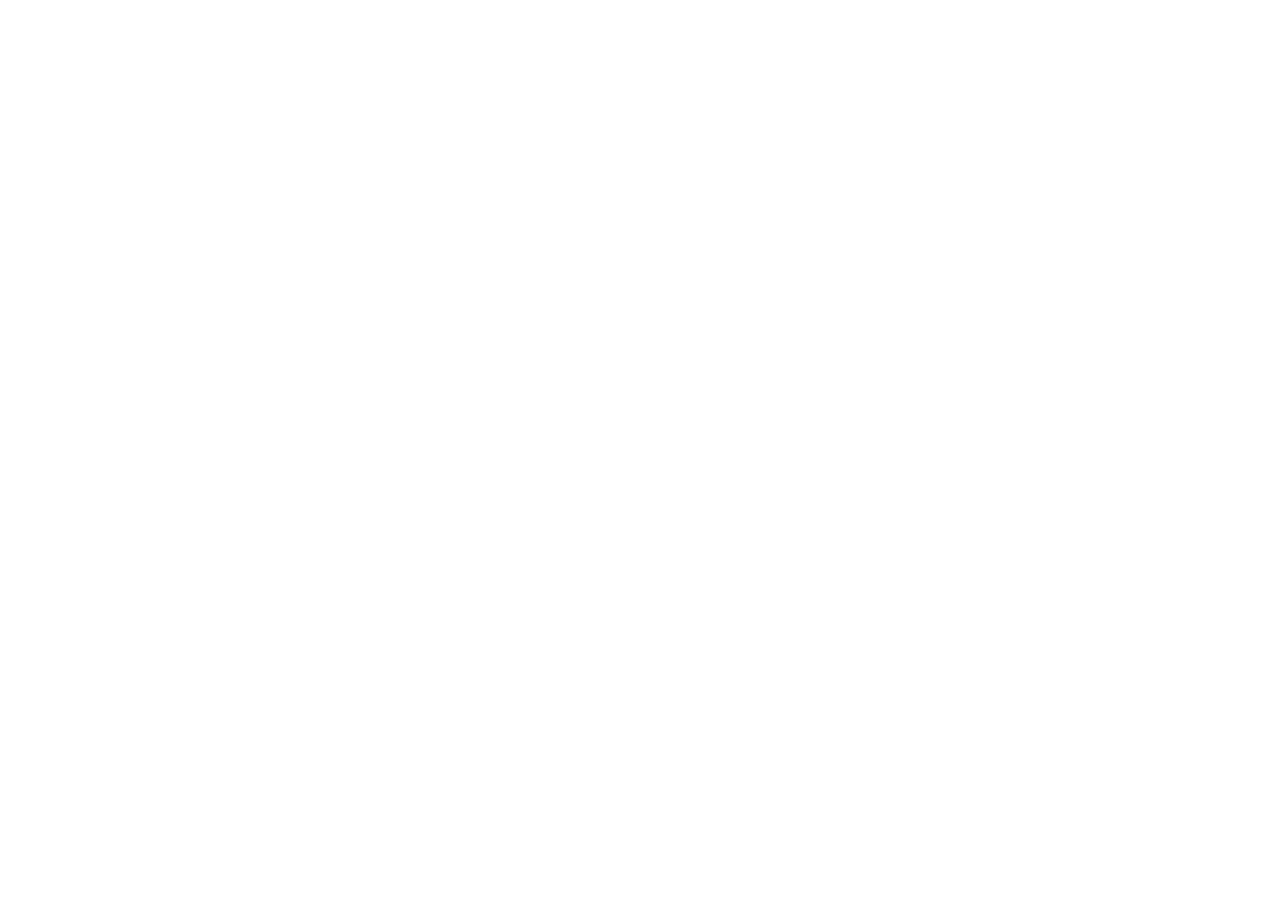
==== commit a001dfd0: "Redirect both pages to songli.me/apps/breathzen" ====
--- a/privacy.html
+++ b/privacy.html
@@ -1,298 +1,24 @@
 <!doctype html>
-<!-- Generated by scripts/build.py from content/locales.json. -->
+<!-- Generated by scripts/generate.py -->
 <html lang="en">
 <head>
-  <meta charset="utf-8">
-  <meta name="viewport" content="width=device-width, initial-scale=1">
-  <title>BreathZen — Privacy Policy</title>
-  <meta name="description" content="No account, ads, analytics, or tracking. Everyday practice works offline.">
-  <link rel="stylesheet" href="breathzen.css?v=e76d730d97">
-  <script src="breathzen.js?v=e76d730d97" defer></script>
+<meta charset="utf-8">
+<meta name="viewport" content="width=device-width,initial-scale=1">
+<meta name="robots" content="noindex">
+<script>(function(){var L=["en", "zh-Hans", "zh-Hant", "ja", "ko", "de", "fr", "es", "pt-BR"];
+function n(t){if(typeof t!=="string")return null;var p=t.toLowerCase().replace(/_/g,"-").split("-"),b=p[0];
+if(b==="zh"){if(p.indexOf("hant")>=0)return"zh-Hant";if(p.indexOf("hans")>=0)return"zh-Hans";
+return p.some(function(x){return["tw","hk","mo"].indexOf(x)>=0})?"zh-Hant":"zh-Hans"}
+if(b==="pt")return"pt-BR";for(var i=0;i<L.length;i++)if(L[i].toLowerCase()===b)return L[i];return null}
+function pick(){var q=n(new URLSearchParams(location.search).get("lang"));if(q)return q;
+var h=location.hash.replace(/^#lang-/,"");if(location.hash.indexOf("#lang-")===0&&L.indexOf(h)>=0)return h;
+try{var s=n(localStorage.getItem("breathzen.lang"));if(s)return s}catch(e){}
+var l=navigator.languages||[navigator.language];for(var j=0;j<l.length;j++){var m=n(l[j]);if(m)return m}return"en"}
+var g=pick();location.replace("https://songli.me/apps/breathzen/privacy/"+(g==="en"?"":g+"/"))})();</script>
+<noscript><meta http-equiv="refresh" content="0; url=https://songli.me/apps/breathzen/privacy/"></noscript>
+<link rel="canonical" href="https://songli.me/apps/breathzen/privacy/">
+<title>BreathZen</title>
+<style>body{background:#0b0d10;color:#e9e6df;font:16px/1.7 -apple-system,sans-serif;display:grid;place-items:center;min-height:100vh;margin:0;padding:0 16px;text-align:center}a{color:#c9b98f}</style>
 </head>
-<body>
-<div class="shell">
-  <header>
-    <svg class="mark" viewBox="0 0 100 100" role="img" aria-label="BreathZen">
-      <defs>
-        <radialGradient id="orb" cx="42%" cy="38%" r="65%">
-          <stop offset="0" stop-color="#f7ffff"/>
-          <stop offset=".22" stop-color="#65e6e0"/>
-          <stop offset=".62" stop-color="#7161c9"/>
-          <stop offset="1" stop-color="#1c183d"/>
-        </radialGradient>
-      </defs>
-      <g fill="none" stroke-linecap="round">
-        <circle cx="50" cy="50" r="43" stroke="#9f8cff" stroke-opacity=".34"/>
-        <circle cx="50" cy="50" r="31" stroke="#65e6e0" stroke-opacity=".65"/>
-        <circle cx="50" cy="50" r="20" stroke="#f2c976" stroke-opacity=".45"/>
-      </g>
-      <circle class="pulse" cx="50" cy="50" r="11" fill="url(#orb)"/>
-    </svg>
-    <h1>Privacy</h1>
-    <p class="tagline">Clear boundaries, quiet by design</p>
-    <hr class="orbit-rule">
-  </header>
-  <nav class="languages" aria-label="Language"><a href="?lang=en#lang-en" data-lang="en" lang="en" hreflang="en">English</a>
-<a href="?lang=zh-Hans#lang-zh-Hans" data-lang="zh-Hans" lang="zh-Hans" hreflang="zh-Hans">简体中文</a>
-<a href="?lang=zh-Hant#lang-zh-Hant" data-lang="zh-Hant" lang="zh-Hant" hreflang="zh-Hant">繁體中文</a>
-<a href="?lang=ja#lang-ja" data-lang="ja" lang="ja" hreflang="ja">日本語</a>
-<a href="?lang=ko#lang-ko" data-lang="ko" lang="ko" hreflang="ko">한국어</a>
-<a href="?lang=de#lang-de" data-lang="de" lang="de" hreflang="de">Deutsch</a>
-<a href="?lang=fr#lang-fr" data-lang="fr" lang="fr" hreflang="fr">Français</a>
-<a href="?lang=es#lang-es" data-lang="es" lang="es" hreflang="es">Español</a>
-<a href="?lang=pt-BR#lang-pt-BR" data-lang="pt-BR" lang="pt-BR" hreflang="pt-BR">Português (Brasil)</a></nav>
-  <main><article id="lang-en" lang="en" data-title="BreathZen — Privacy Policy" data-heading="Privacy" data-tagline="Clear boundaries, quiet by design" data-description="No account, ads, analytics, or tracking. Everyday practice works offline." data-language="Language" data-footer="Support">
-<p class="lead"><strong>BreathZen — Privacy Policy</strong><br>Effective August 10, 2026<br><small>Translations and platform clarifications updated October 5, 2026</small></p>
-<div class="fact-grid">
-<div class="fact"><span class="eyebrow">Account</span><p>No sign-in or developer account.</p></div>
-<div class="fact"><span class="eyebrow">Tracking</span><p>No ads, analytics SDK, or cross-app tracking.</p></div>
-<div class="fact"><span class="eyebrow">Microphone</span><p>Never requested or accessed.</p></div>
-<div class="fact"><span class="eyebrow">Practice</span><p>Everyday use works offline.</p></div>
-</div>
-<h2>What the developer collects</h2>
-<div class="card "><p>The developer does not collect, transmit, sell, rent, or share personal data through BreathZen. The app contains no advertising SDK, analytics SDK, cross-app tracking, or third-party account system.</p></div>
-<h2>Data stored on your device</h2>
-<div class="card "><p>Breathing patterns, settings, purchase-entitlement cache, and practice history are stored locally. BreathZen does not upload them to a developer-operated server. Removal of local app data depends on your operating system; uninstalling an app on Mac may leave local data behind. Apple Health entries are managed separately in the Health app.</p></div>
-<h2>Apple Health</h2>
-<div class="card "><p>On supported devices, integration is optional. With your permission, BreathZen writes completed practices as mindful sessions. It does not read Health data, and the developer does not receive Health data. This integration is unavailable on Mac.</p></div>
-<h2>Purchases</h2>
-<div class="card "><p>Apple processes purchases and restoration through StoreKit under Apple&#x27;s Privacy Policy. BreathZen receives only the transaction information needed to determine whether the non-consumable feature is unlocked. Opening purchase features, buying, or restoring may contact Apple&#x27;s App Store services. Everyday breathing practice does not require a network connection.</p></div>
-<p class="policy-link"><a href="https://www.apple.com/legal/privacy/">Apple&#x27;s Privacy Policy</a></p>
-<h2>Audio and microphone</h2>
-<div class="card "><p>Breathing guidance is generated on your device from bundled audio material. BreathZen does not request microphone permission, record your voice, or listen to your breathing.</p></div>
-<h2>System services and children</h2>
-<div class="card "><p>BreathZen may use standard Apple services such as StoreKit, Apple Health where available, audio playback, haptics, and local storage. Their operation is governed by device settings and Apple&#x27;s terms. BreathZen is not directed at children for the purpose of collecting personal information, and the developer does not knowingly collect personal information from children.</p></div>
-<h2>Changes</h2>
-<div class="card "><p>If this policy changes, the updated text and effective date will be published here. Material changes will reflect the app&#x27;s actual behavior.</p></div>
-<h2>Contact</h2>
-<div class="card"><p>For support or privacy questions, contact:</p><p class="mail">Primary support: <a href="mailto:610516498@qq.com">610516498@qq.com</a></p><p class="mail">International / backup: <a href="mailto:songlaoshi666@gmail.com">songlaoshi666@gmail.com</a></p></div>
-<p class="lead"><a data-local-link href="index.html?lang=en">Return to BreathZen Support</a></p>
-</article>
-
-<article id="lang-zh-Hans" lang="zh-Hans" data-title="BreathZen — 隐私政策" data-heading="隐私" data-tagline="边界清晰，安心练习" data-description="无需账号，没有广告、统计或追踪。日常练习可离线完成。" data-language="语言" data-footer="支持">
-<p class="lead"><strong>BreathZen — 隐私政策</strong><br>生效日期：2026 年 8 月 10 日<br><small>翻译与平台说明更新：2026 年 10 月 5 日</small></p>
-<div class="fact-grid">
-<div class="fact"><span class="eyebrow">账号</span><p>无需登录，不建立开发者账号。</p></div>
-<div class="fact"><span class="eyebrow">追踪</span><p>没有广告、统计 SDK 或跨 App 追踪。</p></div>
-<div class="fact"><span class="eyebrow">麦克风</span><p>不申请权限，也不访问。</p></div>
-<div class="fact"><span class="eyebrow">练习</span><p>日常使用可以离线完成。</p></div>
-</div>
-<h2>开发者收集什么</h2>
-<div class="card "><p>开发者不会通过波纹呼吸收集、传输、出售、出租或共享个人数据。App 不包含广告 SDK、分析统计 SDK、跨 App 追踪或第三方账号系统。</p></div>
-<h2>设备本地的数据</h2>
-<div class="card "><p>呼吸法、设置、购买权益缓存和练习记录保存在设备本地，不会上传到开发者运营的服务器。本地数据的移除方式取决于操作系统；在 Mac 上卸载 App 可能仍会保留本地数据。Apple 健康记录需在“健康”App 中单独管理。</p></div>
-<h2>Apple 健康</h2>
-<div class="card "><p>在支持的设备上，此功能完全可选。经你授权后，波纹呼吸会将完成的练习作为正念时间写入，不读取健康数据，开发者也不会收到健康数据。Mac 不提供此功能。</p></div>
-<h2>购买</h2>
-<div class="card "><p>购买和恢复购买由 Apple 通过 StoreKit 处理，并适用 Apple 的隐私政策。波纹呼吸只获得判断非消耗型功能是否解锁所必需的交易信息。打开购买功能、购买或恢复时可能连接 Apple 的 App Store 服务；日常呼吸练习不需要网络连接。</p></div>
-<p class="policy-link"><a href="https://www.apple.com/legal/privacy/">Apple 隐私政策</a></p>
-<h2>声音与麦克风</h2>
-<div class="card "><p>呼吸引导由 App 内置声音素材在设备本地生成。波纹呼吸不会请求麦克风权限，不录制你的声音，也不会监听你的呼吸。</p></div>
-<h2>系统服务与儿童隐私</h2>
-<div class="card "><p>波纹呼吸可能使用 StoreKit、受支持设备上的 Apple 健康、音频播放、触感和本地存储等 Apple 标准服务，其运行受设备设置和 Apple 条款约束。App 不以收集个人信息为目的面向儿童，开发者不会故意收集儿童的个人信息。</p></div>
-<h2>政策变更</h2>
-<div class="card "><p>如本政策发生变化，更新后的内容与生效日期会发布在本页。实质变化会与 App 的实际行为保持一致。</p></div>
-<h2>联系我们</h2>
-<div class="card"><p>如需支持或咨询隐私问题，请联系：</p><p class="mail">国内支持: <a href="mailto:610516498@qq.com">610516498@qq.com</a></p><p class="mail">国际及备用邮箱: <a href="mailto:songlaoshi666@gmail.com">songlaoshi666@gmail.com</a></p></div>
-<p class="lead"><a data-local-link href="index.html?lang=zh-Hans">返回波纹呼吸支持页面</a></p>
-</article>
-
-<article id="lang-zh-Hant" lang="zh-Hant" data-title="BreathZen — 隱私權政策" data-heading="隱私權" data-tagline="界線清楚，安心練習" data-description="無需帳號，沒有廣告、分析或追蹤。日常練習可離線完成。" data-language="語言" data-footer="支援">
-<p class="lead"><strong>BreathZen — 隱私權政策</strong><br>生效日期：2026 年 8 月 10 日<br><small>翻譯與平台說明更新：2026 年 10 月 5 日</small></p>
-<div class="fact-grid">
-<div class="fact"><span class="eyebrow">帳號</span><p>無需登入，不建立開發者帳號。</p></div>
-<div class="fact"><span class="eyebrow">追蹤</span><p>沒有廣告、分析 SDK 或跨 App 追蹤。</p></div>
-<div class="fact"><span class="eyebrow">麥克風</span><p>不要求權限，也不存取。</p></div>
-<div class="fact"><span class="eyebrow">練習</span><p>日常使用可以離線完成。</p></div>
-</div>
-<h2>開發者收集什麼</h2>
-<div class="card "><p>開發者不會透過波紋呼吸收集、傳輸、出售、出租或分享個人資料。App 不包含廣告 SDK、分析 SDK、跨 App 追蹤或第三方帳號系統。</p></div>
-<h2>裝置本機的資料</h2>
-<div class="card "><p>呼吸法、設定、購買權益快取與練習紀錄儲存在裝置本機，不會上傳到開發者營運的伺服器。本機資料的移除方式取決於作業系統；在 Mac 上解除安裝 App 可能仍會保留本機資料。Apple 健康紀錄需在「健康」App 中另行管理。</p></div>
-<h2>Apple 健康</h2>
-<div class="card "><p>在支援的裝置上，此功能完全可選。經你授權後，波紋呼吸會將完成的練習寫入為正念時間，不讀取健康資料，開發者也不會收到健康資料。Mac 不提供此功能。</p></div>
-<h2>購買</h2>
-<div class="card "><p>購買與恢復購買由 Apple 透過 StoreKit 處理，並適用 Apple 的隱私權政策。波紋呼吸只取得判斷非消耗型功能是否解鎖所需的交易資訊。開啟購買功能、購買或回復時可能連線至 Apple 的 App Store 服務；日常呼吸練習不需要網路連線。</p></div>
-<p class="policy-link"><a href="https://www.apple.com/legal/privacy/">Apple 隱私權政策</a></p>
-<h2>聲音與麥克風</h2>
-<div class="card "><p>呼吸引導由 App 內建聲音素材在裝置本機產生。波紋呼吸不會要求麥克風權限、不錄製你的聲音，也不會聆聽你的呼吸。</p></div>
-<h2>系統服務與兒童隱私</h2>
-<div class="card "><p>波紋呼吸可能使用 StoreKit、受支援裝置上的 Apple 健康、音訊播放、觸覺回饋及本機儲存等 Apple 標準服務，其運作受裝置設定與 Apple 條款規範。App 不以收集個人資訊為目的面向兒童，開發者不會刻意收集兒童的個人資訊。</p></div>
-<h2>政策變更</h2>
-<div class="card "><p>如本政策有所變更，更新後的內容與生效日期會公布於本頁。實質變更會與 App 的實際行為一致。</p></div>
-<h2>聯絡我們</h2>
-<div class="card"><p>如需支援或有隱私權問題，請聯絡：</p><p class="mail">主要支援信箱: <a href="mailto:610516498@qq.com">610516498@qq.com</a></p><p class="mail">國際及備用信箱: <a href="mailto:songlaoshi666@gmail.com">songlaoshi666@gmail.com</a></p></div>
-<p class="lead"><a data-local-link href="index.html?lang=zh-Hant">返回波紋呼吸支援頁面</a></p>
-</article>
-
-<article id="lang-ja" lang="ja" data-title="BreathZen — プライバシーポリシー" data-heading="プライバシー" data-tagline="プライバシーの境界を明確に" data-description="アカウント、広告、分析、トラッキングはありません。日常の練習はオフラインで行えます。" data-language="言語" data-footer="サポート">
-<p class="lead"><strong>BreathZen — プライバシーポリシー</strong><br>施行日：2026 年 8 月 10 日<br><small>翻訳とプラットフォームの説明の更新日：2026 年 10 月 5 日</small></p>
-<div class="fact-grid">
-<div class="fact"><span class="eyebrow">アカウント</span><p>ログインや開発者のアカウントは不要です。</p></div>
-<div class="fact"><span class="eyebrow">トラッキング</span><p>広告、分析 SDK、アプリ間の追跡はありません。</p></div>
-<div class="fact"><span class="eyebrow">マイク</span><p>許可の要求やアクセスは行いません。</p></div>
-<div class="fact"><span class="eyebrow">練習</span><p>日常の利用はオフラインで行えます。</p></div>
-</div>
-<h2>開発者が収集する情報</h2>
-<div class="card "><p>開発者は BreathZen を通じて個人データを収集、送信、販売、貸与、共有しません。広告 SDK、分析 SDK、アプリ間トラッキング、第三者のアカウントシステムはありません。</p></div>
-<h2>デバイスに保存されるデータ</h2>
-<div class="card "><p>呼吸パターン、設定、購入権利のキャッシュ、練習履歴はデバイス内に保存され、開発者が運営するサーバーには送信されません。ローカルデータの削除方法は OS に依存します。Mac ではアプリをアンインストールしてもデータが残る場合があります。Apple ヘルスケアの記録はヘルスケアアプリで別途管理します。</p></div>
-<h2>Apple ヘルスケア</h2>
-<div class="card "><p>対応デバイスで任意に利用できます。許可すると、完了した練習をマインドフルネスのセッションとして書き込みます。データの読み取りは行わず、開発者もヘルスケアデータを受け取りません。Mac では利用できません。</p></div>
-<h2>購入</h2>
-<div class="card "><p>購入と復元は Apple が StoreKit を通じて処理し、Apple のプライバシーポリシーが適用されます。BreathZen は非消耗型機能の解除を確認するために必要な取引情報のみを受け取ります。購入機能を開く場合、購入する場合、復元する場合には App Store のサービスに接続することがあります。日常の呼吸練習にネットワーク接続は不要です。</p></div>
-<p class="policy-link"><a href="https://www.apple.com/legal/privacy/">Apple のプライバシーポリシー</a></p>
-<h2>音声とマイク</h2>
-<div class="card "><p>呼吸ガイドはアプリに同梱された音声素材からデバイス上で生成されます。マイクの許可を要求せず、声を録音したり呼吸を聞いたりしません。</p></div>
-<h2>システムサービスと子どものプライバシー</h2>
-<div class="card "><p>StoreKit、対応デバイスでの Apple ヘルスケア、音声再生、触覚フィードバック、ローカルストレージなど、Apple の標準サービスを使用する場合があります。これらはデバイスの設定と Apple の規約に従います。BreathZen は個人情報の収集を目的として子どもを対象にしておらず、開発者は子どもから意図的に個人情報を収集しません。</p></div>
-<h2>ポリシーの変更</h2>
-<div class="card "><p>変更がある場合は、更新内容と施行日をこのページに掲載します。重要な変更はアプリの実際の動作の変更を反映します。</p></div>
-<h2>お問い合わせ</h2>
-<div class="card"><p>サポートやプライバシーに関するお問い合わせ：</p><p class="mail">主な連絡先: <a href="mailto:610516498@qq.com">610516498@qq.com</a></p><p class="mail">国際対応・予備の連絡先: <a href="mailto:songlaoshi666@gmail.com">songlaoshi666@gmail.com</a></p></div>
-<p class="lead"><a data-local-link href="index.html?lang=ja">BreathZen サポートに戻る</a></p>
-</article>
-
-<article id="lang-ko" lang="ko" data-title="BreathZen — 개인정보 처리방침" data-heading="개인정보" data-tagline="명확한 원칙, 편안한 연습" data-description="계정, 광고, 분석, 추적이 없습니다. 일상적인 연습은 오프라인으로 가능합니다." data-language="언어" data-footer="지원">
-<p class="lead"><strong>BreathZen — 개인정보 처리방침</strong><br>시행일: 2026년 8월 10일<br><small>번역 및 플랫폼 설명 업데이트: 2026년 10월 5일</small></p>
-<div class="fact-grid">
-<div class="fact"><span class="eyebrow">계정</span><p>로그인이나 개발자 계정이 필요하지 않습니다.</p></div>
-<div class="fact"><span class="eyebrow">추적</span><p>광고, 분석 SDK, 앱 간 추적이 없습니다.</p></div>
-<div class="fact"><span class="eyebrow">마이크</span><p>권한을 요청하거나 접근하지 않습니다.</p></div>
-<div class="fact"><span class="eyebrow">연습</span><p>일상적인 사용은 오프라인으로 가능합니다.</p></div>
-</div>
-<h2>개발자가 수집하는 정보</h2>
-<div class="card "><p>개발자는 BreathZen을 통해 개인 데이터를 수집, 전송, 판매, 대여하거나 공유하지 않습니다. 광고 SDK, 분석 SDK, 앱 간 추적, 제3자 계정 시스템이 포함되어 있지 않습니다.</p></div>
-<h2>기기에 저장되는 데이터</h2>
-<div class="card "><p>호흡 패턴, 설정, 구입 권한 캐시, 연습 기록은 기기에 저장되며 개발자가 운영하는 서버로 업로드되지 않습니다. 로컬 데이터 삭제 방법은 운영 체제에 따라 다릅니다. Mac에서는 앱을 제거해도 로컬 데이터가 남을 수 있습니다. Apple 건강 기록은 건강 앱에서 별도로 관리합니다.</p></div>
-<h2>Apple 건강</h2>
-<div class="card "><p>지원 기기에서 선택적으로 사용할 수 있습니다. 허용하면 완료한 연습을 마음 챙기기 세션으로 기록합니다. 건강 데이터는 읽지 않으며 개발자에게 전달되지도 않습니다. Mac에서는 사용할 수 없습니다.</p></div>
-<h2>구입</h2>
-<div class="card "><p>Apple이 StoreKit을 통해 구입과 복원을 처리하며 Apple의 개인정보 처리방침이 적용됩니다. BreathZen은 비소모성 기능의 잠금 해제 여부를 확인하는 데 필요한 거래 정보만 받습니다. 구입 기능을 열거나 구입 또는 복원할 때 App Store 서비스에 연결될 수 있습니다. 일상적인 호흡 연습에는 네트워크 연결이 필요하지 않습니다.</p></div>
-<p class="policy-link"><a href="https://www.apple.com/legal/privacy/">Apple 개인정보 처리방침</a></p>
-<h2>오디오와 마이크</h2>
-<div class="card "><p>호흡 안내는 앱에 포함된 오디오 자료로 기기에서 생성됩니다. 마이크 권한을 요청하거나 목소리를 녹음하거나 호흡 소리를 듣지 않습니다.</p></div>
-<h2>시스템 서비스 및 아동 개인정보</h2>
-<div class="card "><p>StoreKit, 지원 기기의 Apple 건강, 오디오 재생, 햅틱, 로컬 저장소 같은 Apple 표준 서비스를 사용할 수 있습니다. 이러한 서비스는 기기 설정과 Apple 약관에 따라 작동합니다. BreathZen은 개인정보 수집을 목적으로 아동을 대상으로 하지 않으며 개발자는 아동의 개인정보를 고의로 수집하지 않습니다.</p></div>
-<h2>방침 변경</h2>
-<div class="card "><p>이 방침이 바뀌면 변경 내용과 시행일을 이 페이지에 게시합니다. 중요한 변경 사항은 앱의 실제 동작 변경을 반영합니다.</p></div>
-<h2>문의</h2>
-<div class="card"><p>지원 또는 개인정보 관련 문의:</p><p class="mail">주 지원 이메일: <a href="mailto:610516498@qq.com">610516498@qq.com</a></p><p class="mail">국제 및 예비 이메일: <a href="mailto:songlaoshi666@gmail.com">songlaoshi666@gmail.com</a></p></div>
-<p class="lead"><a data-local-link href="index.html?lang=ko">BreathZen 지원 페이지로 돌아가기</a></p>
-</article>
-
-<article id="lang-de" lang="de" data-title="BreathZen — Datenschutzerklärung" data-heading="Datenschutz" data-tagline="Klare Grenzen für deine Daten" data-description="Kein Konto, keine Werbung, keine Analyse und kein Tracking. Alltägliche Übungen funktionieren offline." data-language="Sprache" data-footer="Support">
-<p class="lead"><strong>BreathZen — Datenschutzerklärung</strong><br>Gültig ab 10. August 2026<br><small>Übersetzungen und Plattformhinweise aktualisiert am 5. Oktober 2026</small></p>
-<div class="fact-grid">
-<div class="fact"><span class="eyebrow">Konto</span><p>Keine Anmeldung oder Konto beim Entwickler.</p></div>
-<div class="fact"><span class="eyebrow">Tracking</span><p>Keine Werbung, Analyse-SDKs oder appübergreifende Verfolgung.</p></div>
-<div class="fact"><span class="eyebrow">Mikrofon</span><p>Weder Berechtigung angefordert noch Zugriff.</p></div>
-<div class="fact"><span class="eyebrow">Übungen</span><p>Alltägliche Nutzung funktioniert offline.</p></div>
-</div>
-<h2>Was der Entwickler erhebt</h2>
-<div class="card "><p>Der Entwickler erhebt, überträgt, verkauft, vermietet oder teilt über BreathZen keine personenbezogenen Daten. Die App enthält keine Werbe-SDKs, Analyse-SDKs, appübergreifendes Tracking oder Kontosysteme von Drittanbietern.</p></div>
-<h2>Daten auf deinem Gerät</h2>
-<div class="card "><p>Atemmuster, Einstellungen, zwischengespeicherte Kaufberechtigungen und Übungsverlauf werden lokal gespeichert und nicht auf einen vom Entwickler betriebenen Server hochgeladen. Das Entfernen lokaler Daten hängt vom Betriebssystem ab. Auf dem Mac können nach der Deinstallation Daten zurückbleiben. Einträge in Apple Health werden separat in der Health-App verwaltet.</p></div>
-<h2>Apple Health</h2>
-<div class="card "><p>Die Einbindung ist auf unterstützten Geräten optional. Mit deiner Erlaubnis schreibt BreathZen abgeschlossene Übungen als Achtsamkeitssitzungen. Die App liest keine Gesundheitsdaten, und der Entwickler erhält keine. Auf dem Mac ist diese Funktion nicht verfügbar.</p></div>
-<h2>Käufe</h2>
-<div class="card "><p>Apple verarbeitet Käufe und deren Wiederherstellung über StoreKit gemäß Apples Datenschutzrichtlinie. BreathZen erhält nur die Transaktionsinformationen, die zur Prüfung der Freischaltung der nicht verbrauchbaren Funktion nötig sind. Beim Öffnen von Kauffunktionen, Kaufen oder Wiederherstellen kann eine Verbindung zu Apples App-Store-Diensten entstehen. Alltägliche Atemübungen benötigen keine Netzwerkverbindung.</p></div>
-<p class="policy-link"><a href="https://www.apple.com/legal/privacy/">Apples Datenschutzrichtlinie</a></p>
-<h2>Audio und Mikrofon</h2>
-<div class="card "><p>Die Atembegleitung wird auf deinem Gerät aus mitgeliefertem Audiomaterial erzeugt. BreathZen fordert keine Mikrofonberechtigung an, nimmt deine Stimme nicht auf und hört deiner Atmung nicht zu.</p></div>
-<h2>Systemdienste und Kinder</h2>
-<div class="card "><p>BreathZen kann Apple-Standarddienste wie StoreKit, Apple Health auf unterstützten Geräten, Audiowiedergabe, Haptik und lokalen Speicher nutzen. Sie unterliegen den Geräteeinstellungen und Apples Bedingungen. Die App richtet sich nicht an Kinder, um personenbezogene Daten zu sammeln, und der Entwickler erhebt wissentlich keine personenbezogenen Daten von Kindern.</p></div>
-<h2>Änderungen</h2>
-<div class="card "><p>Bei Änderungen werden der aktualisierte Text und das Gültigkeitsdatum hier veröffentlicht. Wesentliche Änderungen spiegeln das tatsächliche Verhalten der App wider.</p></div>
-<h2>Kontakt</h2>
-<div class="card"><p>Bei Support- oder Datenschutzfragen:</p><p class="mail">Hauptkontakt: <a href="mailto:610516498@qq.com">610516498@qq.com</a></p><p class="mail">Internationaler / alternativer Kontakt: <a href="mailto:songlaoshi666@gmail.com">songlaoshi666@gmail.com</a></p></div>
-<p class="lead"><a data-local-link href="index.html?lang=de">Zurück zum BreathZen-Support</a></p>
-</article>
-
-<article id="lang-fr" lang="fr" data-title="BreathZen — Politique de confidentialité" data-heading="Confidentialité" data-tagline="Des règles claires pour vos données" data-description="Pas de compte, de publicité, d’analyse ni de suivi. Les exercices quotidiens fonctionnent hors ligne." data-language="Langue" data-footer="Assistance">
-<p class="lead"><strong>BreathZen — Politique de confidentialité</strong><br>En vigueur depuis le 10 août 2026<br><small>Traductions et précisions sur les plateformes mises à jour le 5 octobre 2026</small></p>
-<div class="fact-grid">
-<div class="fact"><span class="eyebrow">Compte</span><p>Aucune connexion ni compte auprès du développeur.</p></div>
-<div class="fact"><span class="eyebrow">Suivi</span><p>Aucune publicité, aucun SDK d’analyse ni suivi entre apps.</p></div>
-<div class="fact"><span class="eyebrow">Microphone</span><p>Aucune demande d’autorisation ni aucun accès.</p></div>
-<div class="fact"><span class="eyebrow">Exercices</span><p>L’utilisation quotidienne fonctionne hors ligne.</p></div>
-</div>
-<h2>Données recueillies par le développeur</h2>
-<div class="card "><p>Le développeur ne collecte, transmet, vend, loue ni partage de données personnelles par l’intermédiaire de BreathZen. L’app ne contient aucun SDK publicitaire ou d’analyse, aucun suivi entre apps ni système de compte tiers.</p></div>
-<h2>Données sur votre appareil</h2>
-<div class="card "><p>Les rythmes respiratoires, réglages, droits d’achat mis en cache et historique des exercices sont stockés localement, sans envoi à un serveur exploité par le développeur. Leur suppression dépend du système d’exploitation. Sur Mac, la désinstallation peut laisser des données locales. Les entrées Apple Santé sont gérées séparément dans l’app Santé.</p></div>
-<h2>Apple Santé</h2>
-<div class="card "><p>L’intégration est facultative sur les appareils compatibles. Avec votre autorisation, BreathZen enregistre les exercices terminés comme séances de pleine conscience. L’app ne lit pas les données de santé et le développeur n’en reçoit aucune. Cette fonction n’est pas disponible sur Mac.</p></div>
-<h2>Achats</h2>
-<div class="card "><p>Apple traite les achats et leur restauration via StoreKit, conformément à sa politique de confidentialité. BreathZen reçoit uniquement les informations de transaction nécessaires pour vérifier le déverrouillage de la fonction non consommable. L’ouverture des fonctions d’achat, l’achat ou la restauration peuvent contacter les services App Store d’Apple. Les exercices quotidiens ne nécessitent pas de connexion réseau.</p></div>
-<p class="policy-link"><a href="https://www.apple.com/legal/privacy/">Politique de confidentialité d’Apple</a></p>
-<h2>Audio et microphone</h2>
-<div class="card "><p>Le guide respiratoire est généré sur votre appareil à partir des fichiers audio fournis avec l’app. BreathZen ne demande pas l’accès au microphone, n’enregistre pas votre voix et n’écoute pas votre respiration.</p></div>
-<h2>Services système et enfants</h2>
-<div class="card "><p>BreathZen peut utiliser les services standard d’Apple : StoreKit, Apple Santé lorsqu’il est disponible, lecture audio, retour haptique et stockage local. Ils sont régis par les réglages de l’appareil et les conditions d’Apple. L’app ne cible pas les enfants à des fins de collecte de données personnelles, et le développeur ne collecte pas sciemment de données personnelles auprès d’enfants.</p></div>
-<h2>Modifications</h2>
-<div class="card "><p>Toute modification sera publiée ici avec le texte actualisé et sa date d’entrée en vigueur. Les changements importants refléteront le fonctionnement réel de l’app.</p></div>
-<h2>Contact</h2>
-<div class="card"><p>Pour toute question d’assistance ou de confidentialité :</p><p class="mail">Assistance principale: <a href="mailto:610516498@qq.com">610516498@qq.com</a></p><p class="mail">Contact international / de secours: <a href="mailto:songlaoshi666@gmail.com">songlaoshi666@gmail.com</a></p></div>
-<p class="lead"><a data-local-link href="index.html?lang=fr">Retour à l’assistance BreathZen</a></p>
-</article>
-
-<article id="lang-es" lang="es" data-title="BreathZen — Política de privacidad" data-heading="Privacidad" data-tagline="Límites claros para tus datos" data-description="Sin cuenta, anuncios, análisis ni seguimiento. Los ejercicios cotidianos funcionan sin conexión." data-language="Idioma" data-footer="Soporte">
-<p class="lead"><strong>BreathZen — Política de privacidad</strong><br>En vigor desde el 10 de agosto de 2026<br><small>Traducciones y aclaraciones sobre plataformas actualizadas el 5 de octubre de 2026</small></p>
-<div class="fact-grid">
-<div class="fact"><span class="eyebrow">Cuenta</span><p>Sin inicio de sesión ni cuenta del desarrollador.</p></div>
-<div class="fact"><span class="eyebrow">Seguimiento</span><p>Sin anuncios, SDK de análisis ni seguimiento entre apps.</p></div>
-<div class="fact"><span class="eyebrow">Micrófono</span><p>No se solicita permiso ni se accede a él.</p></div>
-<div class="fact"><span class="eyebrow">Práctica</span><p>El uso cotidiano funciona sin conexión.</p></div>
-</div>
-<h2>Qué recopila el desarrollador</h2>
-<div class="card "><p>El desarrollador no recopila, transmite, vende, alquila ni comparte datos personales a través de BreathZen. La app no contiene SDK publicitarios ni de análisis, seguimiento entre apps ni sistemas de cuentas de terceros.</p></div>
-<h2>Datos en tu dispositivo</h2>
-<div class="card "><p>Los patrones, ajustes, caché de derechos de compra e historial de ejercicios se guardan localmente, sin enviarse a servidores del desarrollador. La eliminación de los datos locales depende del sistema operativo. En Mac, desinstalar la app puede dejar datos locales. Las entradas de Apple Salud se gestionan por separado en la app Salud.</p></div>
-<h2>Apple Salud</h2>
-<div class="card "><p>La integración es opcional en dispositivos compatibles. Con tu permiso, BreathZen escribe los ejercicios completados como sesiones de atención plena. No lee datos de Salud y el desarrollador no los recibe. Esta función no está disponible en Mac.</p></div>
-<h2>Compras</h2>
-<div class="card "><p>Apple procesa las compras y su restauración mediante StoreKit según su política de privacidad. BreathZen solo recibe la información de transacción necesaria para determinar si la función no consumible está desbloqueada. Abrir funciones de compra, comprar o restaurar puede contactar con los servicios de App Store de Apple. Los ejercicios cotidianos no requieren conexión de red.</p></div>
-<p class="policy-link"><a href="https://www.apple.com/legal/privacy/">Política de privacidad de Apple</a></p>
-<h2>Audio y micrófono</h2>
-<div class="card "><p>La guía se genera en el dispositivo a partir del material de audio incluido en la app. BreathZen no solicita permiso para el micrófono, no graba tu voz ni escucha tu respiración.</p></div>
-<h2>Servicios del sistema y menores</h2>
-<div class="card "><p>BreathZen puede utilizar servicios estándar de Apple como StoreKit, Apple Salud donde esté disponible, reproducción de audio, respuesta háptica y almacenamiento local. Su funcionamiento se rige por los ajustes del dispositivo y las condiciones de Apple. La app no se dirige a menores para recopilar información personal y el desarrollador no recopila deliberadamente información personal de menores.</p></div>
-<h2>Cambios</h2>
-<div class="card "><p>Si cambia esta política, se publicarán aquí el texto actualizado y la fecha de entrada en vigor. Los cambios importantes reflejarán el comportamiento real de la app.</p></div>
-<h2>Contacto</h2>
-<div class="card"><p>Para consultas sobre soporte o privacidad:</p><p class="mail">Soporte principal: <a href="mailto:610516498@qq.com">610516498@qq.com</a></p><p class="mail">Contacto internacional / alternativo: <a href="mailto:songlaoshi666@gmail.com">songlaoshi666@gmail.com</a></p></div>
-<p class="lead"><a data-local-link href="index.html?lang=es">Volver al soporte de BreathZen</a></p>
-</article>
-
-<article id="lang-pt-BR" lang="pt-BR" data-title="BreathZen — Política de privacidade" data-heading="Privacidade" data-tagline="Limites claros para seus dados" data-description="Sem conta, anúncios, análise ou rastreamento. Os exercícios do dia a dia funcionam offline." data-language="Idioma" data-footer="Suporte">
-<p class="lead"><strong>BreathZen — Política de privacidade</strong><br>Em vigor desde 10 de agosto de 2026<br><small>Traduções e esclarecimentos sobre plataformas atualizados em 5 de outubro de 2026</small></p>
-<div class="fact-grid">
-<div class="fact"><span class="eyebrow">Conta</span><p>Sem login ou conta do desenvolvedor.</p></div>
-<div class="fact"><span class="eyebrow">Rastreamento</span><p>Sem anúncios, SDK de análise ou rastreamento entre apps.</p></div>
-<div class="fact"><span class="eyebrow">Microfone</span><p>Não solicita permissão nem acessa o microfone.</p></div>
-<div class="fact"><span class="eyebrow">Prática</span><p>O uso diário funciona offline.</p></div>
-</div>
-<h2>O que o desenvolvedor coleta</h2>
-<div class="card "><p>O desenvolvedor não coleta, transmite, vende, aluga nem compartilha dados pessoais por meio do BreathZen. O app não contém SDK de publicidade ou análise, rastreamento entre apps nem sistemas de contas de terceiros.</p></div>
-<h2>Dados no seu dispositivo</h2>
-<div class="card "><p>Padrões respiratórios, ajustes, cache de direitos de compra e histórico de exercícios ficam armazenados localmente, sem envio a servidores do desenvolvedor. A remoção dos dados locais depende do sistema operacional. No Mac, desinstalar o app pode deixar dados locais. Os registros do Apple Saúde são gerenciados separadamente no app Saúde.</p></div>
-<h2>Apple Saúde</h2>
-<div class="card "><p>A integração é opcional nos dispositivos compatíveis. Com sua autorização, o BreathZen grava os exercícios concluídos como sessões de atenção plena. Não lê dados de Saúde, e o desenvolvedor não os recebe. Esse recurso não está disponível no Mac.</p></div>
-<h2>Compras</h2>
-<div class="card "><p>A Apple processa compras e restaurações pelo StoreKit de acordo com sua política de privacidade. O BreathZen recebe apenas as informações de transação necessárias para verificar se o recurso não consumível está liberado. Abrir recursos de compra, comprar ou restaurar pode conectar aos serviços do App Store da Apple. Os exercícios cotidianos não exigem conexão de rede.</p></div>
-<p class="policy-link"><a href="https://www.apple.com/legal/privacy/">Política de privacidade da Apple</a></p>
-<h2>Áudio e microfone</h2>
-<div class="card "><p>A orientação respiratória é gerada no dispositivo a partir do material de áudio incluído no app. O BreathZen não solicita permissão para o microfone, não grava sua voz nem escuta sua respiração.</p></div>
-<h2>Serviços do sistema e crianças</h2>
-<div class="card "><p>O BreathZen pode usar serviços padrão da Apple, como StoreKit, Apple Saúde quando disponível, reprodução de áudio, resposta tátil e armazenamento local. Seu funcionamento segue os ajustes do dispositivo e os termos da Apple. O app não é direcionado a crianças para coletar informações pessoais, e o desenvolvedor não coleta intencionalmente informações pessoais de crianças.</p></div>
-<h2>Alterações</h2>
-<div class="card "><p>Se esta política mudar, o texto atualizado e a data de entrada em vigor serão publicados aqui. Alterações importantes refletirão o comportamento real do app.</p></div>
-<h2>Contato</h2>
-<div class="card"><p>Para dúvidas de suporte ou privacidade:</p><p class="mail">Suporte principal: <a href="mailto:610516498@qq.com">610516498@qq.com</a></p><p class="mail">Contato internacional / alternativo: <a href="mailto:songlaoshi666@gmail.com">songlaoshi666@gmail.com</a></p></div>
-<p class="lead"><a data-local-link href="index.html?lang=pt-BR">Voltar ao suporte do BreathZen</a></p>
-</article></main>
-  <footer>BreathZen · <a data-local-link data-footer-link href="index.html?lang=en">Support</a></footer>
-</div>
-</body>
+<body><main><p>BreathZen privacy policy has moved. <a href="https://songli.me/apps/breathzen/privacy/">https://songli.me/apps/breathzen/privacy/</a></p><p><a href="https://songli.me/apps/breathzen/privacy/" lang="en" hreflang="en">English</a> · <a href="https://songli.me/apps/breathzen/privacy/zh-Hans/" lang="zh-Hans" hreflang="zh-Hans">简体中文</a> · <a href="https://songli.me/apps/breathzen/privacy/zh-Hant/" lang="zh-Hant" hreflang="zh-Hant">繁體中文</a> · <a href="https://songli.me/apps/breathzen/privacy/ja/" lang="ja" hreflang="ja">日本語</a> · <a href="https://songli.me/apps/breathzen/privacy/ko/" lang="ko" hreflang="ko">한국어</a> · <a href="https://songli.me/apps/breathzen/privacy/de/" lang="de" hreflang="de">Deutsch</a> · <a href="https://songli.me/apps/breathzen/privacy/fr/" lang="fr" hreflang="fr">Français</a> · <a href="https://songli.me/apps/breathzen/privacy/es/" lang="es" hreflang="es">Español</a> · <a href="https://songli.me/apps/breathzen/privacy/pt-BR/" lang="pt-BR" hreflang="pt-BR">Português (Brasil)</a></p></main></body>
 </html>
